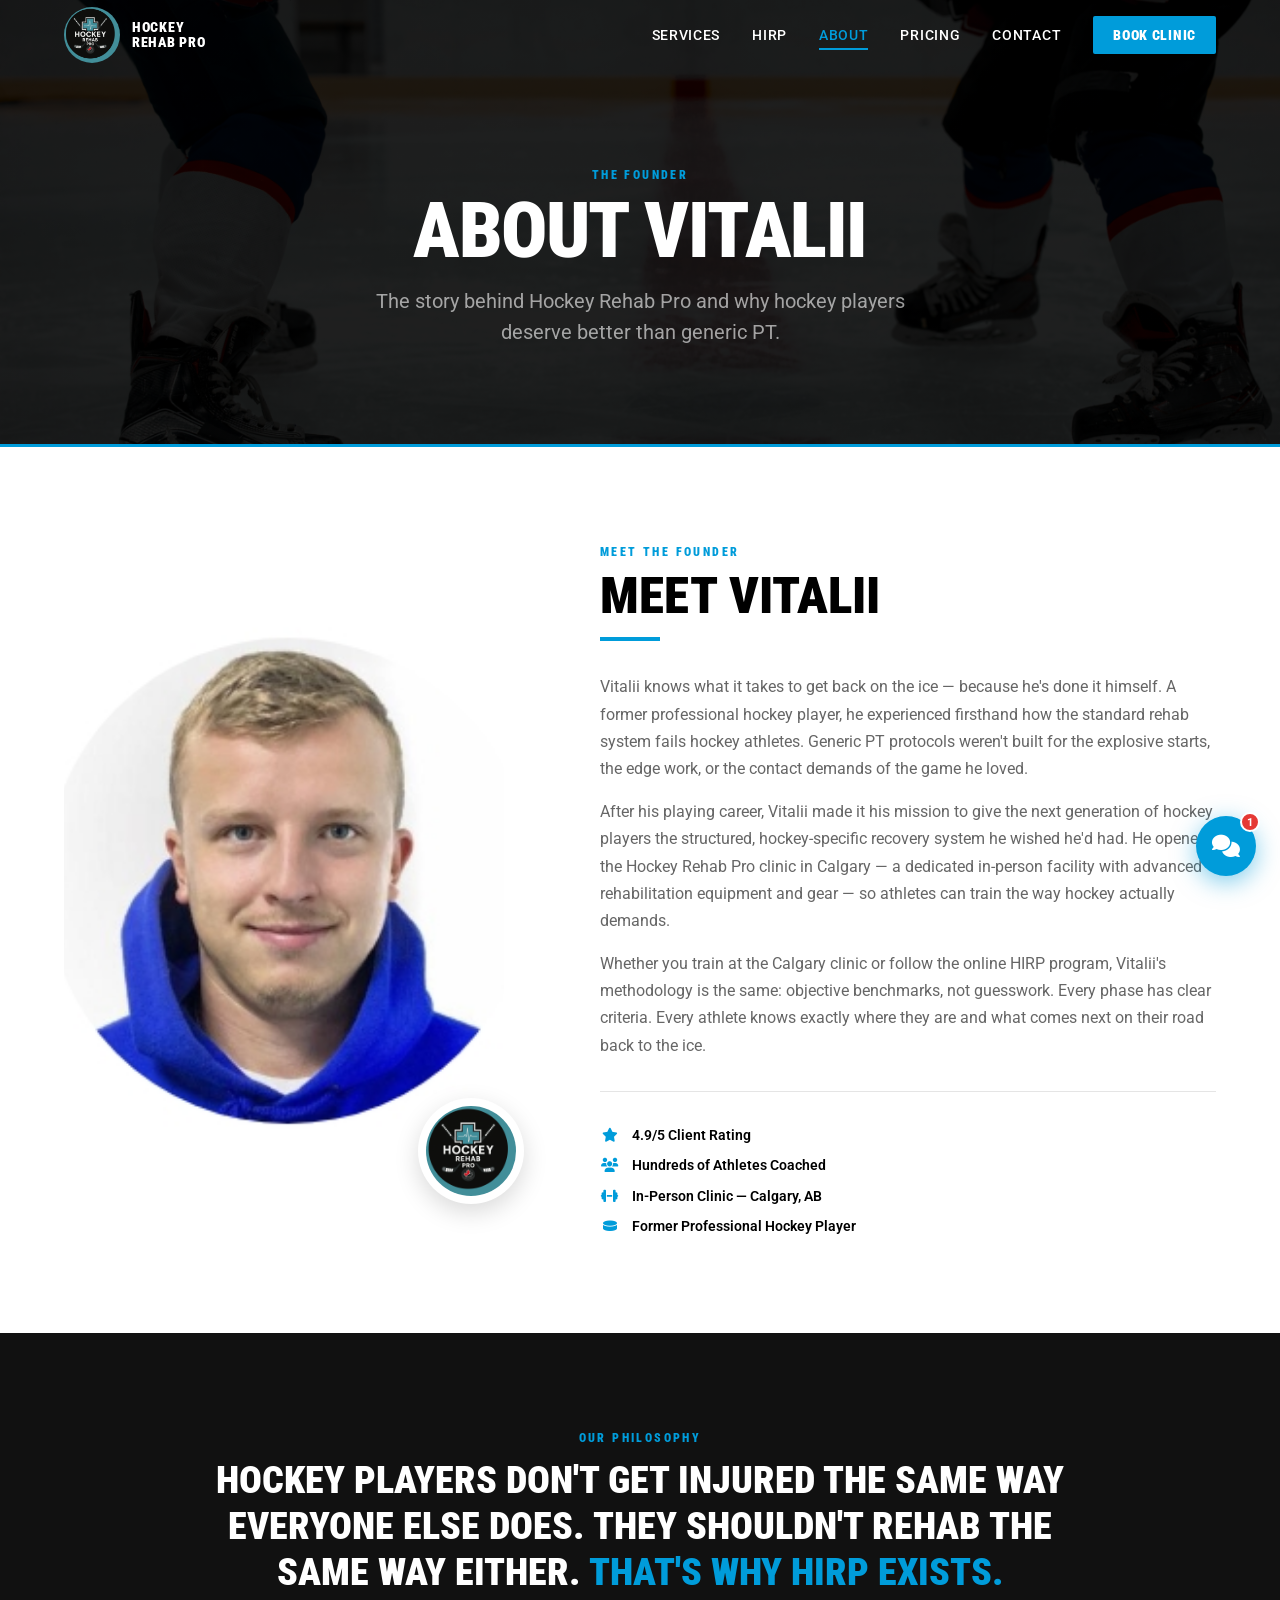
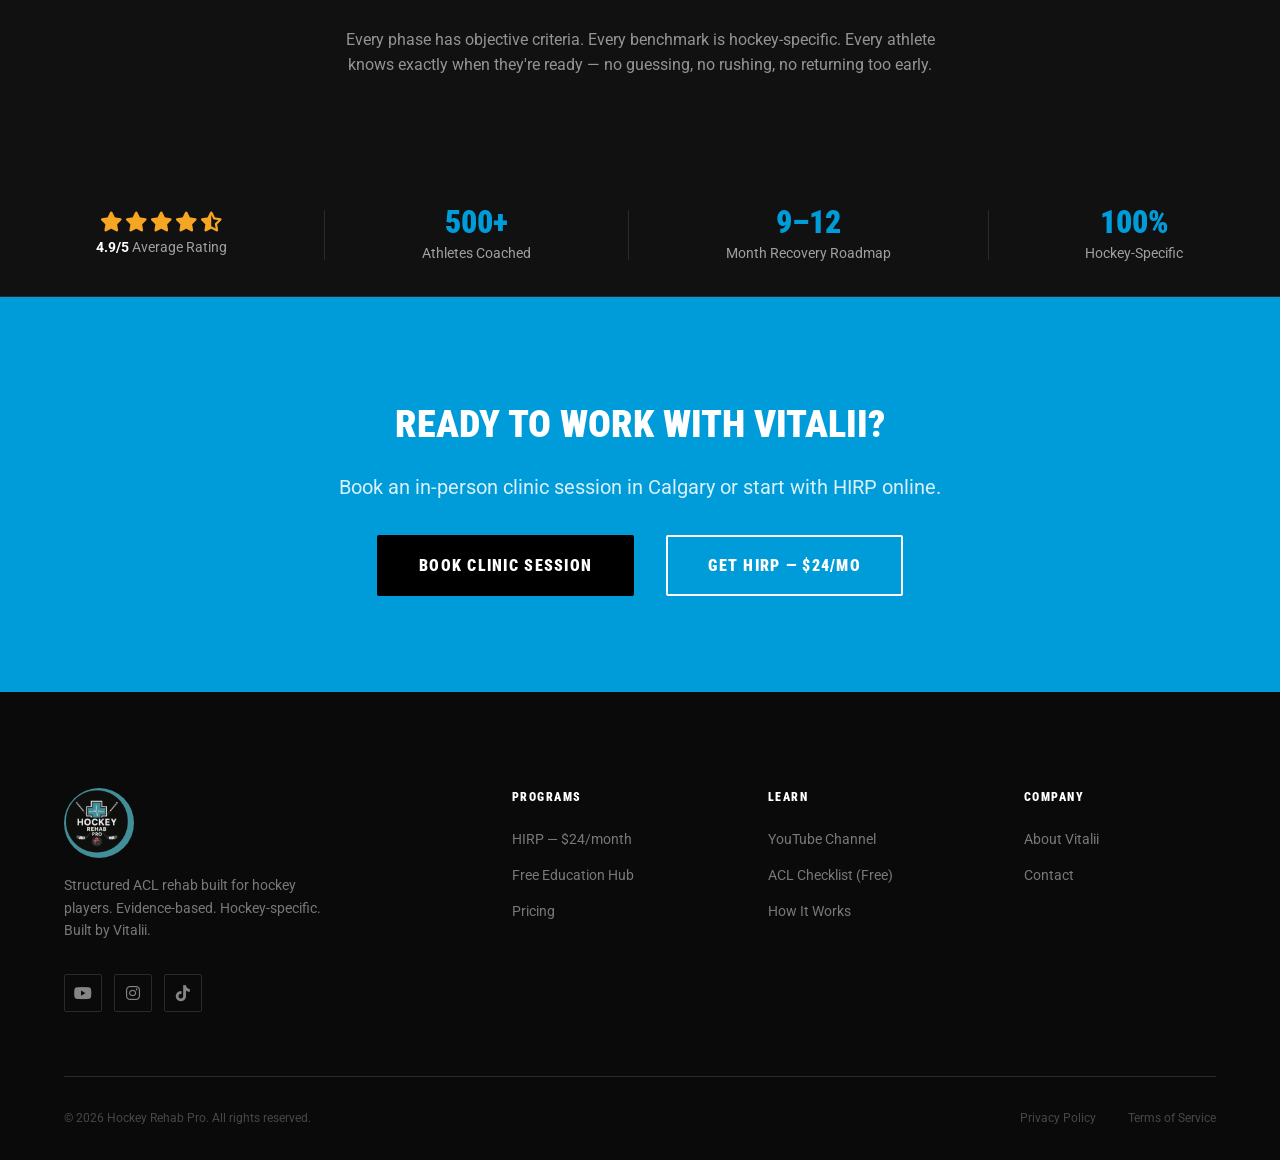
==== about.html @ 141b980d "Initial commit — Hockey Rehab Pro site (clinic-first redesign)" ====
<!DOCTYPE html>
<html lang="en">
<head>
  <meta charset="UTF-8">
  <meta name="viewport" content="width=device-width, initial-scale=1.0">
  <meta name="description" content="Meet Vitalii — founder of Hockey Rehab Pro. Evidence-based ACL rehab built for hockey athletes.">
  <title>About Vitalii — Hockey Rehab Pro</title>
  <link rel="icon" type="image/png" href="./Screenshot%202026-05-06%20193714.png">
  <link rel="preconnect" href="https://fonts.googleapis.com">
  <link rel="preconnect" href="https://fonts.gstatic.com" crossorigin>
  <link href="https://fonts.googleapis.com/css2?family=Roboto:wght@400;500;700&family=Roboto+Condensed:wght@700;900&display=swap" rel="stylesheet">
  <link rel="stylesheet" href="https://cdnjs.cloudflare.com/ajax/libs/font-awesome/6.5.0/css/all.min.css" crossorigin="anonymous">
  <link rel="stylesheet" href="./styles.css">
</head>
<body>

  <header class="nav" id="nav">
    <div class="nav__inner container">
      <a href="./index.html" class="nav__logo" aria-label="Hockey Rehab Pro home">
        <span class="logo-clip nav__logo-clip">
          <img src="./Screenshot%202026-05-06%20193714.png" alt="Hockey Rehab Pro" width="56" height="56">
        </span>
        <span class="nav__logo-text">Hockey<br>Rehab Pro</span>
      </a>
      <nav class="nav__links" aria-label="Primary navigation">
        <a href="./services.html"  class="nav__link">Services</a>
        <a href="./program.html"   class="nav__link">HIRP</a>
        <a href="./about.html"     class="nav__link is-active">About</a>
        <a href="./pricing.html"   class="nav__link">Pricing</a>
        <a href="./contact.html"   class="nav__link">Contact</a>
        <a href="./contact.html" class="nav__link nav__link--cta">Book Clinic</a>
      </nav>
      <button class="nav__hamburger" id="hamburger" aria-label="Open menu" aria-expanded="false" aria-controls="mobileMenu">
        <span class="nav__hamburger-bar"></span>
        <span class="nav__hamburger-bar"></span>
        <span class="nav__hamburger-bar"></span>
      </button>
    </div>
  </header>

  <div class="mobile-menu" id="mobileMenu" aria-hidden="true" role="dialog" aria-label="Navigation menu">
    <button class="mobile-menu__close" id="mobileMenuClose" aria-label="Close menu">&times;</button>
    <nav class="mobile-menu__nav">
      <a href="./index.html"    class="mobile-menu__link">Home</a>
      <a href="./services.html" class="mobile-menu__link">Services</a>
      <a href="./program.html"  class="mobile-menu__link">HIRP Program</a>
      <a href="./about.html"    class="mobile-menu__link">About</a>
      <a href="./pricing.html"  class="mobile-menu__link">Pricing</a>
      <a href="./contact.html"  class="mobile-menu__link">Contact</a>
      <a href="./contact.html" class="mobile-menu__link mobile-menu__link--cta">Book Clinic Session</a>
    </nav>
  </div>
  <div class="mobile-menu__overlay" id="menuOverlay"></div>

  <main>

    <!-- PAGE HERO -->
    <section class="page-hero">
      <div class="container">
        <p class="page-hero__eyebrow">The Founder</p>
        <h1 class="page-hero__title">About Vitalii</h1>
        <p class="page-hero__sub">
          The story behind Hockey Rehab Pro and why hockey players deserve better than generic PT.
        </p>
      </div>
    </section>

    <!-- ABOUT VITALII -->
    <section class="about" aria-labelledby="about-heading">
      <div class="container">
        <div class="about__grid">

          <div class="about__visual">
            <img
              src="./Screenshot_13-5-2026_184214_www.skool.com.jpeg"
              alt="Vitalii, founder of Hockey Rehab Pro"
              class="about__photo"
            >
            <div class="about__logo-badge">
              <span class="logo-clip">
                <img src="./Screenshot%202026-05-06%20193714.png" alt="Hockey Rehab Pro" width="90" height="90">
              </span>
            </div>
          </div>

          <div class="about__content">
            <p class="section-header__eyebrow">Meet the Founder</p>
            <h2 class="about__heading" id="about-heading">Meet Vitalii</h2>
            <div class="about__divider"></div>
            <p class="about__body">
              Vitalii knows what it takes to get back on the ice &mdash; because he's
              done it himself. A former professional hockey player, he experienced
              firsthand how the standard rehab system fails hockey athletes.
              Generic PT protocols weren't built for the explosive starts, the edge
              work, or the contact demands of the game he loved.
            </p>
            <p class="about__body">
              After his playing career, Vitalii made it his mission to give the
              next generation of hockey players the structured, hockey-specific
              recovery system he wished he'd had. He opened the Hockey Rehab Pro
              clinic in Calgary &mdash; a dedicated in-person facility with advanced
              rehabilitation equipment and gear &mdash; so athletes can train the way
              hockey actually demands.
            </p>
            <p class="about__body">
              Whether you train at the Calgary clinic or follow the online HIRP program,
              Vitalii's methodology is the same: objective benchmarks, not guesswork.
              Every phase has clear criteria. Every athlete knows exactly where they are
              and what comes next on their road back to the ice.
            </p>
            <div class="about__credentials" role="list">
              <div class="about__credential" role="listitem">
                <i class="fa-solid fa-star about__credential-icon" aria-hidden="true"></i>
                <span>4.9/5 Client Rating</span>
              </div>
              <div class="about__credential" role="listitem">
                <i class="fa-solid fa-users about__credential-icon" aria-hidden="true"></i>
                <span>Hundreds of Athletes Coached</span>
              </div>
              <div class="about__credential" role="listitem">
                <i class="fa-solid fa-dumbbell about__credential-icon" aria-hidden="true"></i>
                <span>In-Person Clinic &mdash; Calgary, AB</span>
              </div>
              <div class="about__credential" role="listitem">
                <i class="fa-solid fa-hockey-puck about__credential-icon" aria-hidden="true"></i>
                <span>Former Professional Hockey Player</span>
              </div>
            </div>
          </div>

        </div>
      </div>
    </section>

    <!-- MISSION -->
    <section class="mission" aria-label="Our mission">
      <div class="container">
        <p class="page-hero__eyebrow" style="text-align:center;">Our Philosophy</p>
        <p class="mission__quote">
          Hockey players don't get injured the same way everyone else does.
          They shouldn't rehab the same way either.
          <span>That's why HIRP exists.</span>
        </p>
        <p class="mission__sub">
          Every phase has objective criteria. Every benchmark is hockey-specific.
          Every athlete knows exactly when they're ready — no guessing, no rushing,
          no returning too early.
        </p>
      </div>
    </section>

    <!-- TRUST BAR -->
    <section class="trust-bar" aria-label="Social proof and stats">
      <div class="trust-bar__inner container">
        <div class="trust-bar__item">
          <div class="trust-bar__stars" aria-label="4.9 out of 5 stars">
            <i class="fa-solid fa-star"></i><i class="fa-solid fa-star"></i>
            <i class="fa-solid fa-star"></i><i class="fa-solid fa-star"></i>
            <i class="fa-solid fa-star-half-stroke"></i>
          </div>
          <p class="trust-bar__label"><strong>4.9/5</strong> Average Rating</p>
        </div>
        <div class="trust-bar__divider" aria-hidden="true"></div>
        <div class="trust-bar__item">
          <p class="trust-bar__number">500+</p>
          <p class="trust-bar__label">Athletes Coached</p>
        </div>
        <div class="trust-bar__divider" aria-hidden="true"></div>
        <div class="trust-bar__item">
          <p class="trust-bar__number">9&ndash;12</p>
          <p class="trust-bar__label">Month Recovery Roadmap</p>
        </div>
        <div class="trust-bar__divider" aria-hidden="true"></div>
        <div class="trust-bar__item">
          <p class="trust-bar__number">100%</p>
          <p class="trust-bar__label">Hockey-Specific</p>
        </div>
      </div>
    </section>

    <!-- CTA BANNER -->
    <section class="cta-banner">
      <div class="container">
        <h2 class="cta-banner__heading">Ready to Work with Vitalii?</h2>
        <p class="cta-banner__sub">Book an in-person clinic session in Calgary or start with HIRP online.</p>
        <div class="cta-banner__btns">
          <a href="./contact.html" class="btn btn--primary btn--lg">Book Clinic Session</a>
          <a href="https://hockeyrehabpro.com/start" class="btn btn--outline btn--lg" target="_blank" rel="noopener noreferrer">Get HIRP &mdash; $24/mo</a>
        </div>
      </div>
    </section>

  </main>

  <footer class="footer">
    <div class="container">
      <div class="footer__top">
        <div class="footer__brand">
          <span class="logo-clip footer__logo-clip">
            <img src="./Screenshot%202026-05-06%20193714.png" alt="Hockey Rehab Pro" width="70" height="70">
          </span>
          <p class="footer__tagline">Structured ACL rehab built for hockey players. Evidence-based. Hockey-specific. Built by Vitalii.</p>
          <div class="footer__social">
            <a href="https://youtube.com/@hockeyrehabpro" target="_blank" rel="noopener noreferrer" aria-label="YouTube" class="footer__social-link"><i class="fa-brands fa-youtube" aria-hidden="true"></i></a>
            <a href="#" target="_blank" rel="noopener noreferrer" aria-label="Instagram" class="footer__social-link"><i class="fa-brands fa-instagram" aria-hidden="true"></i></a>
            <a href="#" target="_blank" rel="noopener noreferrer" aria-label="TikTok" class="footer__social-link"><i class="fa-brands fa-tiktok" aria-hidden="true"></i></a>
          </div>
        </div>
        <div class="footer__nav-group">
          <h4 class="footer__nav-heading">Programs</h4>
          <ul class="footer__nav-list">
            <li><a href="https://hockeyrehabpro.com/start" target="_blank" rel="noopener noreferrer" class="footer__nav-link">HIRP &mdash; $24/month</a></li>
            <li><a href="#" class="footer__nav-link">Free Education Hub</a></li>
            <li><a href="./pricing.html" class="footer__nav-link">Pricing</a></li>
          </ul>
        </div>
        <div class="footer__nav-group">
          <h4 class="footer__nav-heading">Learn</h4>
          <ul class="footer__nav-list">
            <li><a href="https://youtube.com/@hockeyrehabpro" target="_blank" rel="noopener noreferrer" class="footer__nav-link">YouTube Channel</a></li>
            <li><a href="./contact.html" class="footer__nav-link">ACL Checklist (Free)</a></li>
            <li><a href="./services.html" class="footer__nav-link">How It Works</a></li>
          </ul>
        </div>
        <div class="footer__nav-group">
          <h4 class="footer__nav-heading">Company</h4>
          <ul class="footer__nav-list">
            <li><a href="./about.html" class="footer__nav-link">About Vitalii</a></li>
            <li><a href="./contact.html" class="footer__nav-link">Contact</a></li>
          </ul>
        </div>
      </div>
      <div class="footer__bottom">
        <p class="footer__copy">&copy; <span id="footerYear"></span> Hockey Rehab Pro. All rights reserved.</p>
        <div class="footer__legal">
          <a href="https://hockeyrehabpro.com/policies/privacy-policy" target="_blank" rel="noopener noreferrer" class="footer__legal-link">Privacy Policy</a>
          <a href="https://hockeyrehabpro.com/policies/terms-of-service" target="_blank" rel="noopener noreferrer" class="footer__legal-link">Terms of Service</a>
        </div>
      </div>
    </div>
  </footer>

  <script src="./script.js"></script>
</body>
</html>
---- styles.css ----
/* ============================================================
   Hockey Rehab Pro — styles.css
   Design system inspired by Bauer.com
   ============================================================ */

/* ============================================================
   LOGO CLIP UTILITY
   Clips any logo image into a perfect circle with no square bg
   ============================================================ */
.logo-clip {
  display: block;
  border-radius: 50%;
  overflow: hidden;
  flex-shrink: 0;
  line-height: 0;
}

.logo-clip img {
  width: 100%;
  height: 100%;
  object-fit: cover;
  display: block;
}

/* ============================================================
   PAGE HERO (inner pages — not the home hero)
   ============================================================ */
.page-hero {
  background:
    linear-gradient(rgba(0, 0, 0, 0.88), rgba(0, 0, 0, 0.88)),
    url('./hero-photo.jpg') center / cover no-repeat;
  padding: calc(var(--nav-height) + var(--space-xl)) 0 var(--space-xl);
  border-bottom: 3px solid var(--color-primary);
  text-align: center;
}

.page-hero__eyebrow {
  font-family: var(--font-heading);
  font-weight: var(--font-heading-weight);
  font-size: var(--text-xs);
  letter-spacing: 0.2em;
  text-transform: uppercase;
  color: var(--color-primary);
  margin-bottom: 0.5rem;
}

.page-hero__title {
  font-family: var(--font-heading);
  font-weight: var(--font-heading-weight);
  font-size: clamp(2.5rem, 6vw, 5rem);
  text-transform: uppercase;
  color: var(--color-white);
  line-height: 1.0;
  letter-spacing: -0.02em;
  margin-bottom: var(--space-sm);
}

.page-hero__sub {
  color: rgba(255, 255, 255, 0.6);
  font-size: var(--text-lg);
  max-width: 600px;
  margin: 0 auto;
  line-height: 1.55;
}

/* --- Active nav link -------------------------------------- */
.nav__link.is-active {
  color: var(--color-primary);
}

.nav__link.is-active::after {
  width: 100%;
}

/* --- CTA banner section (shared across pages) ------------- */
.cta-banner {
  background: var(--color-primary);
  padding: var(--space-xl) 0;
  text-align: center;
}

.cta-banner__heading {
  font-family: var(--font-heading);
  font-weight: var(--font-heading-weight);
  font-size: clamp(1.5rem, 3vw, 2.5rem);
  text-transform: uppercase;
  color: var(--color-white);
  margin-bottom: var(--space-sm);
}

.cta-banner__sub {
  color: rgba(255, 255, 255, 0.85);
  font-size: var(--text-lg);
  margin-bottom: var(--space-md);
}

.cta-banner .btn--primary {
  background: var(--color-black);
  border-color: var(--color-black);
}

.cta-banner .btn--primary:hover {
  background: var(--color-white);
  color: var(--color-black);
  border-color: var(--color-white);
}

.cta-banner .btn--outline {
  border-color: var(--color-white);
  margin-left: var(--space-sm);
}

.cta-banner__btns {
  display: flex;
  gap: var(--space-sm);
  justify-content: center;
  flex-wrap: wrap;
}

/* --- FAQ section ------------------------------------------ */
.faq {
  background: var(--color-surface);
  padding: var(--space-xl) 0;
}

.faq__list {
  max-width: 780px;
  margin: 0 auto;
}

.faq__item {
  border-bottom: 1px solid #ddd;
}

.faq__question {
  width: 100%;
  display: flex;
  align-items: center;
  justify-content: space-between;
  gap: var(--space-sm);
  padding: var(--space-md) 0;
  background: none;
  border: none;
  text-align: left;
  font-family: var(--font-heading);
  font-weight: var(--font-heading-weight);
  font-size: var(--text-lg);
  text-transform: uppercase;
  color: var(--color-black);
  cursor: pointer;
  transition: color var(--transition);
}

.faq__question:hover {
  color: var(--color-primary);
}

.faq__icon {
  font-size: var(--text-lg);
  color: var(--color-primary);
  transition: transform var(--transition);
  flex-shrink: 0;
}

.faq__item.is-open .faq__icon {
  transform: rotate(45deg);
}

.faq__answer {
  max-height: 0;
  overflow: hidden;
  transition: max-height 0.35s ease, padding 0.2s ease;
}

.faq__item.is-open .faq__answer {
  max-height: 400px;
}

.faq__answer p {
  padding-bottom: var(--space-md);
  color: var(--color-text-muted-light);
  line-height: 1.7;
}

/* --- Mission section (about page) ------------------------- */
.mission {
  background: var(--color-dark-800);
  padding: var(--space-xl) 0;
  text-align: center;
}

.mission__quote {
  font-family: var(--font-heading);
  font-weight: var(--font-heading-weight);
  font-size: clamp(1.5rem, 3vw, 2.5rem);
  text-transform: uppercase;
  color: var(--color-white);
  max-width: 900px;
  margin: 0 auto var(--space-md);
  line-height: 1.2;
}

.mission__quote span {
  color: var(--color-primary);
}

.mission__sub {
  color: rgba(255, 255, 255, 0.55);
  font-size: var(--text-base);
  max-width: 600px;
  margin: 0 auto;
}

/* ============================================================
   CUSTOM PROPERTIES
   ============================================================ */
/* --- Custom Properties ------------------------------------ */
:root {
  --font-body: 'Roboto', Impact, Helvetica, sans-serif;
  --font-heading: 'Roboto Condensed', Impact, Helvetica, sans-serif;
  --font-heading-weight: 900;

  --color-primary: #009cda;
  --color-primary-dark: #0080b8;
  --color-primary-light: #29c2ff;

  --color-dark-900: #0a0a0a;
  --color-dark-800: #111111;
  --color-dark-700: #1a1a1a;
  --color-dark-600: #2a2a2a;
  --color-surface: #f5f5f5;
  --color-white: #ffffff;
  --color-black: #000000;
  --color-text-muted-dark: rgba(255, 255, 255, 0.6);
  --color-text-muted-light: #666666;
  --color-star: #f5a623;
  --color-success: #009cda;
  --color-error: #e53935;

  --space-xs: 0.5rem;
  --space-sm: 1rem;
  --space-md: 2rem;
  --space-lg: 4rem;
  --space-xl: 6rem;

  --text-xs: 0.75rem;
  --text-sm: 0.875rem;
  --text-base: 1rem;
  --text-lg: 1.25rem;
  --text-xl: 1.5rem;
  --text-2xl: 2rem;
  --text-3xl: 3rem;
  --text-hero: clamp(3rem, 8vw, 7rem);
  --text-section: clamp(2rem, 4vw, 3.5rem);

  --max-width: 1400px;
  --nav-height: 70px;
  --radius: 2px;
  --transition: 0.2s ease;
  --transition-slow: 0.35s ease;
}

/* --- Reset ------------------------------------------------ */
*, *::before, *::after {
  box-sizing: border-box;
  margin: 0;
  padding: 0;
}

html {
  scroll-behavior: smooth;
  font-size: 16px;
}

body {
  font-family: var(--font-body);
  background: var(--color-white);
  color: var(--color-black);
  font-size: var(--text-base);
  line-height: 1.6;
  overflow-x: hidden;
}

img {
  max-width: 100%;
  display: block;
}

a {
  color: inherit;
  text-decoration: none;
}

ul {
  list-style: none;
}

button {
  font-family: var(--font-body);
  cursor: pointer;
}

/* --- Utilities -------------------------------------------- */
.container {
  width: 100%;
  max-width: var(--max-width);
  margin-inline: auto;
  padding-inline: clamp(1rem, 5vw, 4rem);
}

.sr-only {
  position: absolute;
  width: 1px;
  height: 1px;
  padding: 0;
  margin: -1px;
  overflow: hidden;
  clip: rect(0, 0, 0, 0);
  border: 0;
}

/* --- Buttons ---------------------------------------------- */
.btn {
  display: inline-flex;
  align-items: center;
  justify-content: center;
  gap: 0.5rem;
  font-family: var(--font-heading);
  font-weight: var(--font-heading-weight);
  font-size: var(--text-sm);
  letter-spacing: 0.08em;
  text-transform: uppercase;
  padding: 0.75rem 1.75rem;
  border-radius: var(--radius);
  border: 2px solid transparent;
  cursor: pointer;
  transition:
    background var(--transition),
    color var(--transition),
    border-color var(--transition),
    transform var(--transition);
  white-space: nowrap;
}

.btn--primary {
  background: var(--color-black);
  color: var(--color-white);
  border-color: var(--color-black);
}

.btn--primary:hover {
  background: var(--color-primary);
  border-color: var(--color-primary);
  transform: translateY(-2px);
}

.btn--outline {
  background: transparent;
  color: var(--color-white);
  border-color: var(--color-white);
}

.btn--outline:hover {
  background: var(--color-white);
  color: var(--color-black);
  transform: translateY(-2px);
}

.btn--outline-dark {
  background: transparent;
  color: var(--color-black);
  border-color: var(--color-black);
}

.btn--outline-dark:hover {
  background: var(--color-black);
  color: var(--color-white);
  transform: translateY(-2px);
}

.btn--teal {
  background: var(--color-primary);
  color: var(--color-white);
  border-color: var(--color-primary);
}

.btn--teal:hover {
  background: var(--color-primary-dark);
  border-color: var(--color-primary-dark);
  transform: translateY(-2px);
}

.btn--youtube {
  background: #ff0000;
  color: var(--color-white);
  border-color: #ff0000;
}

.btn--youtube:hover {
  background: #cc0000;
  border-color: #cc0000;
}

.btn--lg {
  padding: 1rem 2.5rem;
  font-size: var(--text-base);
}

/* --- Section Headers -------------------------------------- */
.section-header {
  text-align: center;
  margin-bottom: var(--space-lg);
}

.section-header__eyebrow {
  font-family: var(--font-heading);
  font-weight: var(--font-heading-weight);
  font-size: var(--text-xs);
  letter-spacing: 0.2em;
  text-transform: uppercase;
  color: var(--color-primary);
  margin-bottom: 0.5rem;
}

.section-header__heading {
  font-family: var(--font-heading);
  font-weight: var(--font-heading-weight);
  font-size: var(--text-section);
  text-transform: uppercase;
  line-height: 1.0;
  letter-spacing: -0.01em;
  color: var(--color-black);
}

.section-header--light .section-header__heading {
  color: var(--color-white);
}

.section-header__sub {
  color: var(--color-text-muted-light);
  margin-top: var(--space-xs);
  font-size: var(--text-lg);
}

.section-header--light .section-header__sub {
  color: var(--color-text-muted-dark);
}

/* ============================================================
   NAVIGATION
   ============================================================ */
.nav {
  position: fixed;
  top: 0;
  left: 0;
  width: 100%;
  height: var(--nav-height);
  background: transparent;
  z-index: 1000;
  transition: background var(--transition-slow), box-shadow var(--transition-slow);
}

.nav.scrolled {
  background: var(--color-dark-900);
  box-shadow: 0 2px 30px rgba(0, 0, 0, 0.6);
}

.nav__inner {
  display: flex;
  align-items: center;
  justify-content: space-between;
  height: 100%;
}

.nav__logo {
  display: flex;
  align-items: center;
  gap: 0.75rem;
  flex-shrink: 0;
}

.nav__logo-clip {
  width: 56px;
  height: 56px;
}

.nav__logo-img {
  width: 56px;
  height: 56px;
  object-fit: cover;
  border-radius: 50%;
  display: block;
}

.nav__logo-text {
  font-family: var(--font-heading);
  font-weight: var(--font-heading-weight);
  font-size: var(--text-sm);
  color: var(--color-white);
  text-transform: uppercase;
  letter-spacing: 0.05em;
  line-height: 1.1;
}

.nav__links {
  display: flex;
  align-items: center;
  gap: 2rem;
}

.nav__link {
  color: var(--color-white);
  font-size: var(--text-sm);
  font-weight: 500;
  text-transform: uppercase;
  letter-spacing: 0.05em;
  transition: color var(--transition);
  position: relative;
}

.nav__link::after {
  content: '';
  position: absolute;
  bottom: -4px;
  left: 0;
  width: 0;
  height: 2px;
  background: var(--color-primary);
  transition: width var(--transition);
}

.nav__link:hover {
  color: var(--color-primary);
}

.nav__link:hover::after {
  width: 100%;
}

.nav__link--cta {
  padding: 0.5rem 1.25rem;
  background: var(--color-primary);
  border-radius: var(--radius);
  font-family: var(--font-heading);
  font-weight: var(--font-heading-weight);
}

.nav__link--cta:hover {
  background: var(--color-primary-dark);
  color: var(--color-white);
}

.nav__link--cta::after {
  display: none;
}

.nav__hamburger {
  display: none;
  flex-direction: column;
  justify-content: center;
  gap: 5px;
  width: 40px;
  height: 40px;
  background: transparent;
  border: none;
  padding: 4px;
}

.nav__hamburger-bar {
  display: block;
  width: 100%;
  height: 2px;
  background: var(--color-white);
  transition: transform var(--transition), opacity var(--transition);
}

.nav__hamburger.is-open .nav__hamburger-bar:nth-child(1) {
  transform: translateY(7px) rotate(45deg);
}

.nav__hamburger.is-open .nav__hamburger-bar:nth-child(2) {
  opacity: 0;
}

.nav__hamburger.is-open .nav__hamburger-bar:nth-child(3) {
  transform: translateY(-7px) rotate(-45deg);
}

/* --- Mobile Menu Drawer ----------------------------------- */
.mobile-menu {
  position: fixed;
  top: 0;
  right: -100%;
  width: min(360px, 100vw);
  height: 100vh;
  height: 100dvh;
  background: var(--color-dark-900);
  z-index: 1001;
  display: flex;
  flex-direction: column;
  padding: var(--space-xl) var(--space-md) var(--space-md);
  transition: right 0.35s cubic-bezier(0.4, 0, 0.2, 1);
  overflow-y: auto;
}

.mobile-menu.is-open {
  right: 0;
}

.mobile-menu__overlay {
  position: fixed;
  inset: 0;
  background: rgba(0, 0, 0, 0.75);
  z-index: 1000;
  opacity: 0;
  pointer-events: none;
  transition: opacity var(--transition-slow);
}

.mobile-menu__overlay.is-open {
  opacity: 1;
  pointer-events: all;
}

.mobile-menu__close {
  position: absolute;
  top: var(--space-sm);
  right: var(--space-sm);
  background: none;
  border: none;
  color: var(--color-white);
  font-size: 2rem;
  line-height: 1;
  padding: 0.25rem;
  cursor: pointer;
  opacity: 0.7;
  transition: opacity var(--transition);
}

.mobile-menu__close:hover {
  opacity: 1;
}

.mobile-menu__nav {
  display: flex;
  flex-direction: column;
  gap: 0;
  margin-top: var(--space-md);
}

.mobile-menu__link {
  color: var(--color-white);
  font-family: var(--font-heading);
  font-weight: var(--font-heading-weight);
  font-size: var(--text-xl);
  text-transform: uppercase;
  padding: var(--space-sm) 0;
  border-bottom: 1px solid var(--color-dark-600);
  transition: color var(--transition);
  letter-spacing: 0.02em;
}

.mobile-menu__link:hover {
  color: var(--color-primary);
}

.mobile-menu__link--cta {
  background: var(--color-primary);
  text-align: center;
  padding: var(--space-sm);
  margin-top: var(--space-md);
  border: none;
  border-radius: var(--radius);
}

.mobile-menu__link--cta:hover {
  background: var(--color-primary-dark);
  color: var(--color-white);
}

/* ============================================================
   HERO
   ============================================================ */
.hero {
  min-height: 100vh;
  display: flex;
  align-items: center;
  position: relative;
  overflow: hidden;
  background: linear-gradient(135deg, #06080f 0%, #0a1828 50%, #060a12 100%);
}

/* Diagonal teal accent stripe — gives the Bauer angled graphic feel */
.hero::before {
  content: '';
  position: absolute;
  top: 0;
  right: 0;
  width: 45%;
  height: 100%;
  background: linear-gradient(
    145deg,
    transparent 45%,
    rgba(0, 156, 218, 0.04) 45%
  );
  pointer-events: none;
}

/* Bottom edge diagonal cut */
.hero::after {
  content: '';
  position: absolute;
  bottom: -1px;
  left: 0;
  width: 100%;
  height: 80px;
  background: var(--color-dark-800);
  clip-path: polygon(0 100%, 100% 0, 100% 100%);
  pointer-events: none;
}

.hero__inner {
  position: relative;
  z-index: 1;
  padding-top: calc(var(--nav-height) + var(--space-xl));
  padding-bottom: calc(var(--space-xl) + 80px);
  width: 100%;
}

.hero__badge {
  display: inline-flex;
  align-items: center;
  gap: 0.5rem;
  background: rgba(0, 156, 218, 0.12);
  border: 1px solid rgba(0, 156, 218, 0.4);
  color: var(--color-primary);
  font-size: var(--text-xs);
  font-weight: 700;
  text-transform: uppercase;
  letter-spacing: 0.12em;
  padding: 0.4rem 1rem;
  border-radius: var(--radius);
  margin-bottom: 1.25rem;
}

.hero__badge i {
  font-size: 0.65rem;
}

.hero__headline {
  font-family: var(--font-heading);
  font-weight: var(--font-heading-weight);
  font-size: var(--text-hero);
  line-height: 0.95;
  text-transform: uppercase;
  color: var(--color-white);
  letter-spacing: -0.02em;
  margin-bottom: 1.25rem;
}

.hero__headline--accent {
  color: var(--color-primary);
}

.hero__subtitle {
  font-size: var(--text-lg);
  color: rgba(255, 255, 255, 0.72);
  max-width: 540px;
  margin-bottom: 2.5rem;
  line-height: 1.55;
}

.hero__ctas {
  display: flex;
  gap: var(--space-sm);
  flex-wrap: wrap;
}

/* ============================================================
   TRUST BAR
   ============================================================ */
.trust-bar {
  background: var(--color-dark-800);
  border-bottom: 1px solid var(--color-dark-600);
  padding: var(--space-md) 0;
}

.trust-bar__inner {
  display: flex;
  align-items: center;
  justify-content: space-around;
  flex-wrap: wrap;
  gap: var(--space-md);
}

.trust-bar__item {
  display: flex;
  flex-direction: column;
  align-items: center;
  text-align: center;
  gap: 0.25rem;
}

.trust-bar__stars {
  color: var(--color-star);
  font-size: var(--text-lg);
  display: flex;
  gap: 2px;
}

.trust-bar__number {
  font-family: var(--font-heading);
  font-weight: var(--font-heading-weight);
  font-size: var(--text-2xl);
  color: var(--color-primary);
  line-height: 1;
}

.trust-bar__label {
  color: var(--color-text-muted-dark);
  font-size: var(--text-sm);
}

.trust-bar__label strong {
  color: var(--color-white);
}

.trust-bar__divider {
  width: 1px;
  height: 50px;
  background: var(--color-dark-600);
}

/* ============================================================
   SERVICES
   ============================================================ */
.services {
  background: var(--color-surface);
  padding: var(--space-xl) 0;
}

.services__grid {
  display: grid;
  grid-template-columns: repeat(3, 1fr);
  gap: var(--space-md);
}

.service-card {
  background: var(--color-white);
  border: 2px solid #e5e5e5;
  padding: var(--space-lg) var(--space-md);
  position: relative;
  transition: transform var(--transition), box-shadow var(--transition);
}

.service-card:hover {
  transform: translateY(-6px);
  box-shadow: 0 24px 48px rgba(0, 0, 0, 0.14);
}

.service-card--featured {
  background: var(--color-dark-900);
  border-color: var(--color-primary);
  color: var(--color-white);
}

.service-card--clinic {
  background: var(--color-dark-900);
  border-color: var(--color-primary);
  border-width: 3px;
  color: var(--color-white);
  box-shadow: 0 0 0 1px rgba(0, 156, 218, 0.15), 0 12px 40px rgba(0, 0, 0, 0.35);
}

.service-card__badge {
  position: absolute;
  top: -1px;
  left: var(--space-md);
  background: #e0e0e0;
  color: var(--color-black);
  font-family: var(--font-heading);
  font-weight: var(--font-heading-weight);
  font-size: var(--text-xs);
  letter-spacing: 0.1em;
  text-transform: uppercase;
  padding: 0.3rem 0.75rem;
  border-radius: 0 0 var(--radius) var(--radius);
}

.service-card__badge--primary {
  background: var(--color-primary);
  color: var(--color-white);
}

.service-card__icon {
  font-size: 2.5rem;
  color: var(--color-primary);
  margin-bottom: var(--space-sm);
  margin-top: var(--space-sm);
}

.service-card__title {
  font-family: var(--font-heading);
  font-weight: var(--font-heading-weight);
  font-size: var(--text-2xl);
  text-transform: uppercase;
  line-height: 1.1;
  margin-bottom: var(--space-sm);
  color: var(--color-black);
}

.service-card--featured .service-card__title {
  color: var(--color-white);
}

.service-card__desc {
  font-size: var(--text-sm);
  line-height: 1.65;
  color: var(--color-text-muted-light);
  margin-bottom: var(--space-sm);
}

.service-card--featured .service-card__desc {
  color: rgba(255, 255, 255, 0.65);
}

.service-card__features {
  margin: var(--space-md) 0;
}

.service-card__features li {
  display: flex;
  align-items: center;
  gap: 0.6rem;
  padding: 0.5rem 0;
  border-bottom: 1px solid rgba(0, 0, 0, 0.06);
  font-size: var(--text-sm);
  color: var(--color-black);
}

.service-card--featured .service-card__features li {
  border-color: rgba(255, 255, 255, 0.08);
  color: rgba(255, 255, 255, 0.85);
}

.service-card__features .fa-check {
  color: var(--color-primary);
  flex-shrink: 0;
}

.service-card__cta {
  width: 100%;
}

/* ============================================================
   HOW IT WORKS
   ============================================================ */
.how-it-works {
  background: var(--color-dark-800);
  padding: var(--space-xl) 0;
}

.steps {
  max-width: 800px;
  margin: 0 auto;
}

.step {
  display: grid;
  grid-template-columns: 120px 1fr;
  gap: var(--space-md);
  align-items: start;
  padding: var(--space-md) 0;
}

.step__number {
  font-family: var(--font-heading);
  font-weight: var(--font-heading-weight);
  font-size: 5rem;
  color: var(--color-primary);
  opacity: 0.25;
  line-height: 1;
  text-align: center;
}

.step__title {
  font-family: var(--font-heading);
  font-weight: var(--font-heading-weight);
  font-size: var(--text-2xl);
  text-transform: uppercase;
  color: var(--color-white);
  margin-bottom: 0.25rem;
  line-height: 1.1;
}

.step__phase {
  color: var(--color-primary);
  font-size: var(--text-sm);
  font-weight: 700;
  text-transform: uppercase;
  letter-spacing: 0.08em;
  margin-bottom: var(--space-xs);
}

.step__desc {
  color: rgba(255, 255, 255, 0.65);
  line-height: 1.65;
}

.step__connector {
  width: 2px;
  height: 40px;
  background: linear-gradient(to bottom, var(--color-primary), transparent);
  margin-left: 59px;
}

.how-it-works__cta {
  text-align: center;
  margin-top: var(--space-lg);
}

/* ============================================================
   ABOUT
   ============================================================ */
.about {
  background: var(--color-white);
  padding: var(--space-xl) 0;
}

.about__grid {
  display: grid;
  grid-template-columns: 1fr 1.4fr;
  gap: var(--space-xl);
  align-items: center;
}

.about__visual {
  position: relative;
}

.about__photo-placeholder {
  width: 100%;
  aspect-ratio: 3 / 4;
  background: var(--color-surface);
  border: 2px dashed #d0d0d0;
  display: flex;
  flex-direction: column;
  align-items: center;
  justify-content: center;
  gap: var(--space-sm);
  color: #aaa;
  font-size: var(--text-sm);
}

.about__photo-placeholder i {
  font-size: 4rem;
  opacity: 0.4;
}

.about__photo {
  width: 100%;
  aspect-ratio: 3 / 4;
  object-fit: cover;
  object-position: center top;
}

.about__logo-badge {
  position: absolute;
  bottom: -20px;
  right: -20px;
  background: var(--color-white);
  border-radius: 50%;
  padding: 8px;
  box-shadow: 0 8px 24px rgba(0, 0, 0, 0.15);
}

.about__logo-badge .logo-clip {
  width: 90px;
  height: 90px;
}

.about__heading {
  font-family: var(--font-heading);
  font-weight: var(--font-heading-weight);
  font-size: clamp(2rem, 4vw, 3.5rem);
  text-transform: uppercase;
  line-height: 1.0;
  margin-bottom: var(--space-sm);
  color: var(--color-black);
}

.about__divider {
  width: 60px;
  height: 4px;
  background: var(--color-primary);
  margin-bottom: var(--space-md);
}

.about__body {
  color: var(--color-text-muted-light);
  line-height: 1.7;
  margin-bottom: var(--space-sm);
}

.about__credentials {
  display: flex;
  flex-direction: column;
  gap: var(--space-xs);
  margin-top: var(--space-md);
  padding-top: var(--space-md);
  border-top: 1px solid #e5e5e5;
}

.about__credential {
  display: flex;
  align-items: center;
  gap: 0.75rem;
  font-size: var(--text-sm);
  font-weight: 600;
  color: var(--color-black);
}

.about__credential-icon {
  color: var(--color-primary);
  width: 20px;
  text-align: center;
}

/* ============================================================
   PROGRAM DETAILS
   ============================================================ */
.program {
  background: var(--color-dark-900);
  padding: var(--space-xl) 0;
}

.program__grid {
  display: grid;
  grid-template-columns: repeat(3, 1fr);
  gap: var(--space-md);
}

.program__feature {
  background: var(--color-dark-700);
  padding: var(--space-md);
  border-left: 3px solid var(--color-primary);
  transition: transform var(--transition), background var(--transition);
}

.program__feature:hover {
  transform: translateY(-4px);
  background: var(--color-dark-600);
}

.program__feature-icon {
  font-size: 2rem;
  color: var(--color-primary);
  margin-bottom: var(--space-sm);
}

.program__feature-title {
  font-family: var(--font-heading);
  font-weight: var(--font-heading-weight);
  font-size: var(--text-lg);
  text-transform: uppercase;
  color: var(--color-white);
  margin-bottom: var(--space-xs);
  line-height: 1.2;
}

.program__feature-desc {
  color: rgba(255, 255, 255, 0.6);
  font-size: var(--text-sm);
  line-height: 1.6;
}

.program__cta-row {
  text-align: center;
  margin-top: var(--space-lg);
}

/* ============================================================
   TESTIMONIALS
   ============================================================ */
.testimonials {
  background: var(--color-surface);
  padding: var(--space-xl) 0;
}

.testimonials__aggregate {
  text-align: center;
  margin-bottom: var(--space-lg);
}

.testimonials__stars {
  display: flex;
  justify-content: center;
  gap: 4px;
  font-size: var(--text-xl);
  color: var(--color-star);
  margin-bottom: 0.5rem;
}

.testimonials__aggregate-score {
  font-family: var(--font-heading);
  font-weight: var(--font-heading-weight);
  font-size: var(--text-3xl);
  color: var(--color-black);
  line-height: 1;
  margin-bottom: 0.25rem;
}

.testimonials__aggregate-count {
  color: var(--color-text-muted-light);
  font-size: var(--text-sm);
}

.testimonials__grid {
  display: grid;
  grid-template-columns: repeat(3, 1fr);
  gap: var(--space-md);
}

.testimonial-card {
  background: var(--color-white);
  padding: var(--space-md);
  border-top: 3px solid var(--color-primary);
  box-shadow: 0 4px 24px rgba(0, 0, 0, 0.08);
}

.testimonial-card__stars {
  display: flex;
  gap: 3px;
  color: var(--color-star);
  margin-bottom: var(--space-sm);
  font-size: var(--text-sm);
}

.testimonial-card__quote {
  color: #333;
  font-size: var(--text-sm);
  line-height: 1.75;
  font-style: italic;
  margin-bottom: var(--space-sm);
}

.testimonial-card__name {
  font-weight: 700;
  font-size: var(--text-xs);
  color: var(--color-text-muted-light);
  text-transform: uppercase;
  letter-spacing: 0.05em;
}

/* ============================================================
   YOUTUBE CTA
   ============================================================ */
.youtube-cta {
  background: var(--color-dark-800);
  padding: var(--space-xl) 0;
  border-top: 1px solid var(--color-dark-600);
  border-bottom: 1px solid var(--color-dark-600);
}

.youtube-cta__inner {
  display: flex;
  align-items: center;
  gap: var(--space-lg);
  flex-wrap: wrap;
}

.youtube-cta__icon {
  font-size: 5rem;
  color: #ff0000;
  flex-shrink: 0;
}

.youtube-cta__content {
  flex: 1;
  min-width: 200px;
}

.youtube-cta__heading {
  font-family: var(--font-heading);
  font-weight: var(--font-heading-weight);
  font-size: clamp(1.5rem, 3vw, 2.5rem);
  text-transform: uppercase;
  color: var(--color-white);
  margin-bottom: 0.5rem;
}

.youtube-cta__desc {
  color: rgba(255, 255, 255, 0.6);
  font-size: var(--text-sm);
  line-height: 1.6;
  max-width: 500px;
}

/* ============================================================
   PRICING
   ============================================================ */
.pricing {
  background: var(--color-dark-900);
  padding: var(--space-xl) 0;
}

.pricing__grid {
  display: grid;
  grid-template-columns: 1fr 1fr;
  gap: var(--space-md);
  max-width: 900px;
  margin: 0 auto;
  align-items: start;
}

.pricing-card {
  background: var(--color-dark-700);
  border: 2px solid var(--color-dark-600);
  padding: var(--space-lg) var(--space-md);
  position: relative;
  transition: transform var(--transition);
}

.pricing-card--featured {
  border-color: var(--color-primary);
  transform: scale(1.04);
  box-shadow: 0 20px 60px rgba(0, 156, 218, 0.2);
}

.pricing-card--featured:hover {
  transform: scale(1.04) translateY(-4px);
}

.pricing-card:not(.pricing-card--featured):hover {
  transform: translateY(-4px);
}

.pricing-card__popular-tag {
  position: absolute;
  top: -1px;
  left: 50%;
  transform: translateX(-50%);
  background: var(--color-primary);
  color: var(--color-white);
  font-family: var(--font-heading);
  font-weight: var(--font-heading-weight);
  font-size: var(--text-xs);
  letter-spacing: 0.12em;
  text-transform: uppercase;
  padding: 0.3rem 1rem;
  white-space: nowrap;
  border-radius: 0 0 var(--radius) var(--radius);
}

.pricing-card__header {
  margin-bottom: var(--space-md);
  padding-bottom: var(--space-md);
  border-bottom: 1px solid var(--color-dark-600);
}

.pricing-card__name {
  font-family: var(--font-heading);
  font-weight: var(--font-heading-weight);
  font-size: var(--text-2xl);
  text-transform: uppercase;
  color: var(--color-white);
  margin-top: var(--space-sm);
}

.pricing-card__subname {
  color: rgba(255, 255, 255, 0.5);
  font-size: var(--text-xs);
  text-transform: uppercase;
  letter-spacing: 0.05em;
  margin-top: 0.25rem;
}

.pricing-card__price {
  display: flex;
  align-items: baseline;
  gap: 0.25rem;
  margin-top: var(--space-sm);
}

.pricing-card__amount {
  font-family: var(--font-heading);
  font-weight: var(--font-heading-weight);
  font-size: 3.5rem;
  color: var(--color-white);
  line-height: 1;
}

.pricing-card__period {
  color: rgba(255, 255, 255, 0.5);
  font-size: var(--text-sm);
}

.pricing-card__note {
  color: rgba(255, 255, 255, 0.4);
  font-size: var(--text-xs);
  margin-top: 0.25rem;
}

.pricing-card__features {
  margin-bottom: var(--space-md);
}

.pricing-card__features li {
  display: flex;
  align-items: center;
  gap: 0.6rem;
  padding: 0.5rem 0;
  border-bottom: 1px solid rgba(255, 255, 255, 0.05);
  font-size: var(--text-sm);
  color: rgba(255, 255, 255, 0.8);
}

.pricing-card__feature--dim {
  color: rgba(255, 255, 255, 0.25) !important;
}

.pricing-card__features .fa-check {
  color: var(--color-primary);
  flex-shrink: 0;
}

.pricing-card__features .fa-xmark {
  color: rgba(255, 255, 255, 0.2);
  flex-shrink: 0;
}

.pricing-card__cta {
  width: 100%;
}

.pricing-card__guarantee {
  text-align: center;
  color: rgba(255, 255, 255, 0.4);
  font-size: var(--text-xs);
  margin-top: var(--space-sm);
  display: flex;
  align-items: center;
  justify-content: center;
  gap: 0.4rem;
}

/* ============================================================
   NEWSLETTER
   ============================================================ */
.newsletter {
  background: var(--color-dark-800);
  padding: var(--space-xl) 0;
  border-top: 3px solid var(--color-primary);
}

.newsletter__inner {
  display: grid;
  grid-template-columns: 1fr 1fr;
  gap: var(--space-xl);
  align-items: center;
}

.newsletter__heading {
  font-family: var(--font-heading);
  font-weight: var(--font-heading-weight);
  font-size: clamp(1.5rem, 3vw, 2.5rem);
  text-transform: uppercase;
  color: var(--color-white);
  line-height: 1.1;
  margin-bottom: var(--space-sm);
}

.newsletter__desc {
  color: rgba(255, 255, 255, 0.6);
  font-size: var(--text-sm);
  line-height: 1.65;
}

.newsletter__form-group {
  margin-bottom: var(--space-sm);
}

.newsletter__input {
  width: 100%;
  padding: 0.875rem 1rem;
  background: var(--color-dark-700);
  border: 1px solid var(--color-dark-600);
  color: var(--color-white);
  font-family: var(--font-body);
  font-size: var(--text-base);
  border-radius: var(--radius);
  transition: border-color var(--transition);
}

.newsletter__input:focus {
  outline: none;
  border-color: var(--color-primary);
}

.newsletter__input::placeholder {
  color: rgba(255, 255, 255, 0.3);
}

.newsletter__submit {
  width: 100%;
  margin-bottom: var(--space-sm);
}

.newsletter__disclaimer {
  color: rgba(255, 255, 255, 0.3);
  font-size: var(--text-xs);
  text-align: center;
}

.newsletter__feedback {
  font-size: var(--text-sm);
  text-align: center;
  min-height: 1.5em;
  margin-top: var(--space-xs);
}

/* ============================================================
   FOOTER
   ============================================================ */
.footer {
  background: var(--color-dark-900);
  padding-top: var(--space-xl);
}

.footer__top {
  display: grid;
  grid-template-columns: 2fr 1fr 1fr 1fr;
  gap: var(--space-lg);
  padding-bottom: var(--space-lg);
  border-bottom: 1px solid var(--color-dark-600);
}

.footer__logo-clip {
  width: 70px;
  height: 70px;
  margin-bottom: var(--space-sm);
}

.footer__logo {
  width: 70px;
  height: 70px;
  object-fit: cover;
  border-radius: 50%;
  display: block;
}

.footer__tagline {
  color: rgba(255, 255, 255, 0.45);
  font-size: var(--text-sm);
  line-height: 1.6;
  margin-bottom: var(--space-md);
  max-width: 280px;
}

.footer__social {
  display: flex;
  gap: 0.75rem;
}

.footer__social-link {
  width: 38px;
  height: 38px;
  display: flex;
  align-items: center;
  justify-content: center;
  border: 1px solid var(--color-dark-600);
  color: rgba(255, 255, 255, 0.5);
  font-size: var(--text-base);
  border-radius: var(--radius);
  transition: border-color var(--transition), color var(--transition), background var(--transition);
}

.footer__social-link:hover {
  border-color: var(--color-primary);
  color: var(--color-primary);
}

.footer__nav-heading {
  font-family: var(--font-heading);
  font-weight: var(--font-heading-weight);
  font-size: var(--text-xs);
  text-transform: uppercase;
  letter-spacing: 0.12em;
  color: var(--color-white);
  margin-bottom: var(--space-sm);
}

.footer__nav-list {
  display: flex;
  flex-direction: column;
  gap: 0.25rem;
}

.footer__nav-link {
  display: block;
  color: rgba(255, 255, 255, 0.45);
  font-size: var(--text-sm);
  padding: 0.3rem 0;
  transition: color var(--transition);
}

.footer__nav-link:hover {
  color: var(--color-primary);
}

.footer__bottom {
  display: flex;
  align-items: center;
  justify-content: space-between;
  padding: var(--space-md) 0;
  flex-wrap: wrap;
  gap: var(--space-sm);
}

.footer__copy {
  color: rgba(255, 255, 255, 0.25);
  font-size: var(--text-xs);
}

.footer__legal {
  display: flex;
  gap: var(--space-md);
}

.footer__legal-link {
  color: rgba(255, 255, 255, 0.25);
  font-size: var(--text-xs);
  transition: color var(--transition);
}

.footer__legal-link:hover {
  color: var(--color-primary);
}

/* ============================================================
   RESPONSIVE
   ============================================================ */
@media (max-width: 1100px) {
  .program__grid {
    grid-template-columns: repeat(2, 1fr);
  }

  .services__grid {
    grid-template-columns: 1fr 1fr;
  }

  .footer__top {
    grid-template-columns: 1fr 1fr;
  }
}

@media (max-width: 900px) {
  .about__grid {
    grid-template-columns: 1fr;
  }

  .about__logo-badge {
    right: var(--space-sm);
  }

  .about__photo-placeholder {
    aspect-ratio: 16 / 7;
  }

  .youtube-cta__inner {
    flex-direction: column;
    text-align: center;
  }

  .youtube-cta__desc {
    max-width: 100%;
  }

  .newsletter__inner {
    grid-template-columns: 1fr;
    gap: var(--space-lg);
  }
}

@media (max-width: 768px) {
  .nav__links {
    display: none;
  }

  .nav__hamburger {
    display: flex;
  }

  .hero::after {
    height: 50px;
  }

  .hero__ctas {
    flex-direction: column;
    align-items: flex-start;
  }

  .hero__ctas .btn {
    width: 100%;
    max-width: 320px;
  }

  .trust-bar__divider {
    display: none;
  }

  .trust-bar__inner {
    justify-content: center;
    gap: var(--space-lg);
  }

  .services__grid {
    grid-template-columns: 1fr;
  }

  .step {
    grid-template-columns: 80px 1fr;
  }

  .step__number {
    font-size: 3.5rem;
  }

  .program__grid {
    grid-template-columns: 1fr;
  }

  .testimonials__grid {
    grid-template-columns: 1fr;
  }

  .pricing__grid {
    grid-template-columns: 1fr;
    max-width: 420px;
  }

  .pricing-card--featured {
    transform: none;
    order: -1;
  }

  .pricing-card--featured:hover {
    transform: translateY(-4px);
  }

  .footer__top {
    grid-template-columns: 1fr 1fr;
  }
}

@media (max-width: 480px) {
  :root {
    --space-xl: 4rem;
    --space-lg: 3rem;
  }

  .hero__badge {
    font-size: 0.65rem;
  }

  .step {
    grid-template-columns: 1fr;
  }

  .step__number {
    font-size: 2.5rem;
    opacity: 0.2;
  }

  .step__connector {
    margin-left: 0;
  }

  .footer__top {
    grid-template-columns: 1fr;
  }

  .footer__bottom {
    flex-direction: column;
    align-items: center;
    text-align: center;
  }
}

/* ============================================================
   CHATBOT WIDGET
   ============================================================ */
.chatbot {
  position: fixed;
  bottom: 24px;
  right: 24px;
  z-index: 9999;
}

.chatbot__toggle {
  width: 60px;
  height: 60px;
  border-radius: 50%;
  background: var(--color-primary);
  border: none;
  cursor: pointer;
  display: flex;
  align-items: center;
  justify-content: center;
  font-size: 1.4rem;
  color: #fff;
  box-shadow: 0 6px 24px rgba(0, 156, 218, 0.5);
  transition: transform 0.2s ease, background 0.2s ease;
  position: relative;
}

.chatbot__toggle:hover {
  transform: scale(1.08);
  background: var(--color-primary-dark);
}

.chatbot__badge {
  position: absolute;
  top: -4px;
  right: -4px;
  width: 20px;
  height: 20px;
  border-radius: 50%;
  background: #e53935;
  color: #fff;
  font-size: 11px;
  font-weight: 700;
  display: flex;
  align-items: center;
  justify-content: center;
  border: 2px solid #fff;
}

.chatbot__window {
  position: absolute;
  bottom: 72px;
  right: 0;
  width: 340px;
  max-height: 520px;
  background: #fff;
  border-radius: 12px;
  box-shadow: 0 20px 60px rgba(0, 0, 0, 0.22);
  display: flex;
  flex-direction: column;
  overflow: hidden;
  transform: scale(0.9) translateY(10px);
  opacity: 0;
  pointer-events: none;
  transition: transform 0.25s cubic-bezier(0.4, 0, 0.2, 1),
              opacity 0.25s ease;
  transform-origin: bottom right;
}

.chatbot__window.is-open {
  transform: scale(1) translateY(0);
  opacity: 1;
  pointer-events: all;
}

.chatbot__header {
  background: var(--color-dark-900);
  padding: 14px 16px;
  display: flex;
  align-items: center;
  justify-content: space-between;
  flex-shrink: 0;
}

.chatbot__header-left {
  display: flex;
  align-items: center;
  gap: 10px;
}

.chatbot__name {
  font-family: var(--font-heading);
  font-weight: var(--font-heading-weight);
  font-size: 13px;
  text-transform: uppercase;
  color: #fff;
  letter-spacing: 0.05em;
  line-height: 1;
}

.chatbot__status {
  font-size: 11px;
  color: rgba(255, 255, 255, 0.5);
  display: flex;
  align-items: center;
  gap: 4px;
  margin-top: 3px;
}

.chatbot__dot {
  width: 6px;
  height: 6px;
  border-radius: 50%;
  background: #4caf50;
  display: inline-block;
  flex-shrink: 0;
}

.chatbot__close-btn {
  background: none;
  border: none;
  color: rgba(255, 255, 255, 0.55);
  font-size: 22px;
  cursor: pointer;
  line-height: 1;
  padding: 0;
  transition: color 0.15s;
}

.chatbot__close-btn:hover {
  color: #fff;
}

.chatbot__body {
  flex: 1;
  overflow-y: auto;
  padding: 16px;
  display: flex;
  flex-direction: column;
  gap: 12px;
}

.chatbot__messages {
  display: flex;
  flex-direction: column;
  gap: 10px;
}

.chatbot__msg {
  display: flex;
  gap: 8px;
  align-items: flex-start;
}

.chatbot__msg-avatar {
  width: 30px;
  height: 30px;
  flex-shrink: 0;
}

.chatbot__msg-bubble {
  background: #f0f4f8;
  border-radius: 0 12px 12px 12px;
  padding: 10px 14px;
  font-size: 13.5px;
  line-height: 1.55;
  color: #222;
  max-width: 260px;
}

.chatbot__msg-bubble a {
  color: var(--color-primary);
  font-weight: 600;
  text-decoration: none;
}

.chatbot__msg-bubble a:hover {
  text-decoration: underline;
}

.chatbot__msg--user {
  flex-direction: row-reverse;
}

.chatbot__msg--user .chatbot__msg-bubble {
  background: var(--color-primary);
  color: #fff;
  border-radius: 12px 0 12px 12px;
}

.chatbot__quickreplies {
  display: flex;
  flex-direction: column;
  gap: 6px;
}

.chatbot__qr-btn {
  background: #fff;
  border: 1.5px solid var(--color-primary);
  color: var(--color-primary);
  font-family: var(--font-heading);
  font-weight: 700;
  font-size: 11.5px;
  text-transform: uppercase;
  letter-spacing: 0.05em;
  padding: 8px 12px;
  text-align: left;
  cursor: pointer;
  border-radius: 4px;
  transition: background 0.15s, color 0.15s;
}

.chatbot__qr-btn:hover {
  background: var(--color-primary);
  color: #fff;
}

@media (max-width: 480px) {
  .chatbot { bottom: 16px; right: 16px; }
  .chatbot__window {
    width: calc(100vw - 32px);
    right: -8px;
  }
}
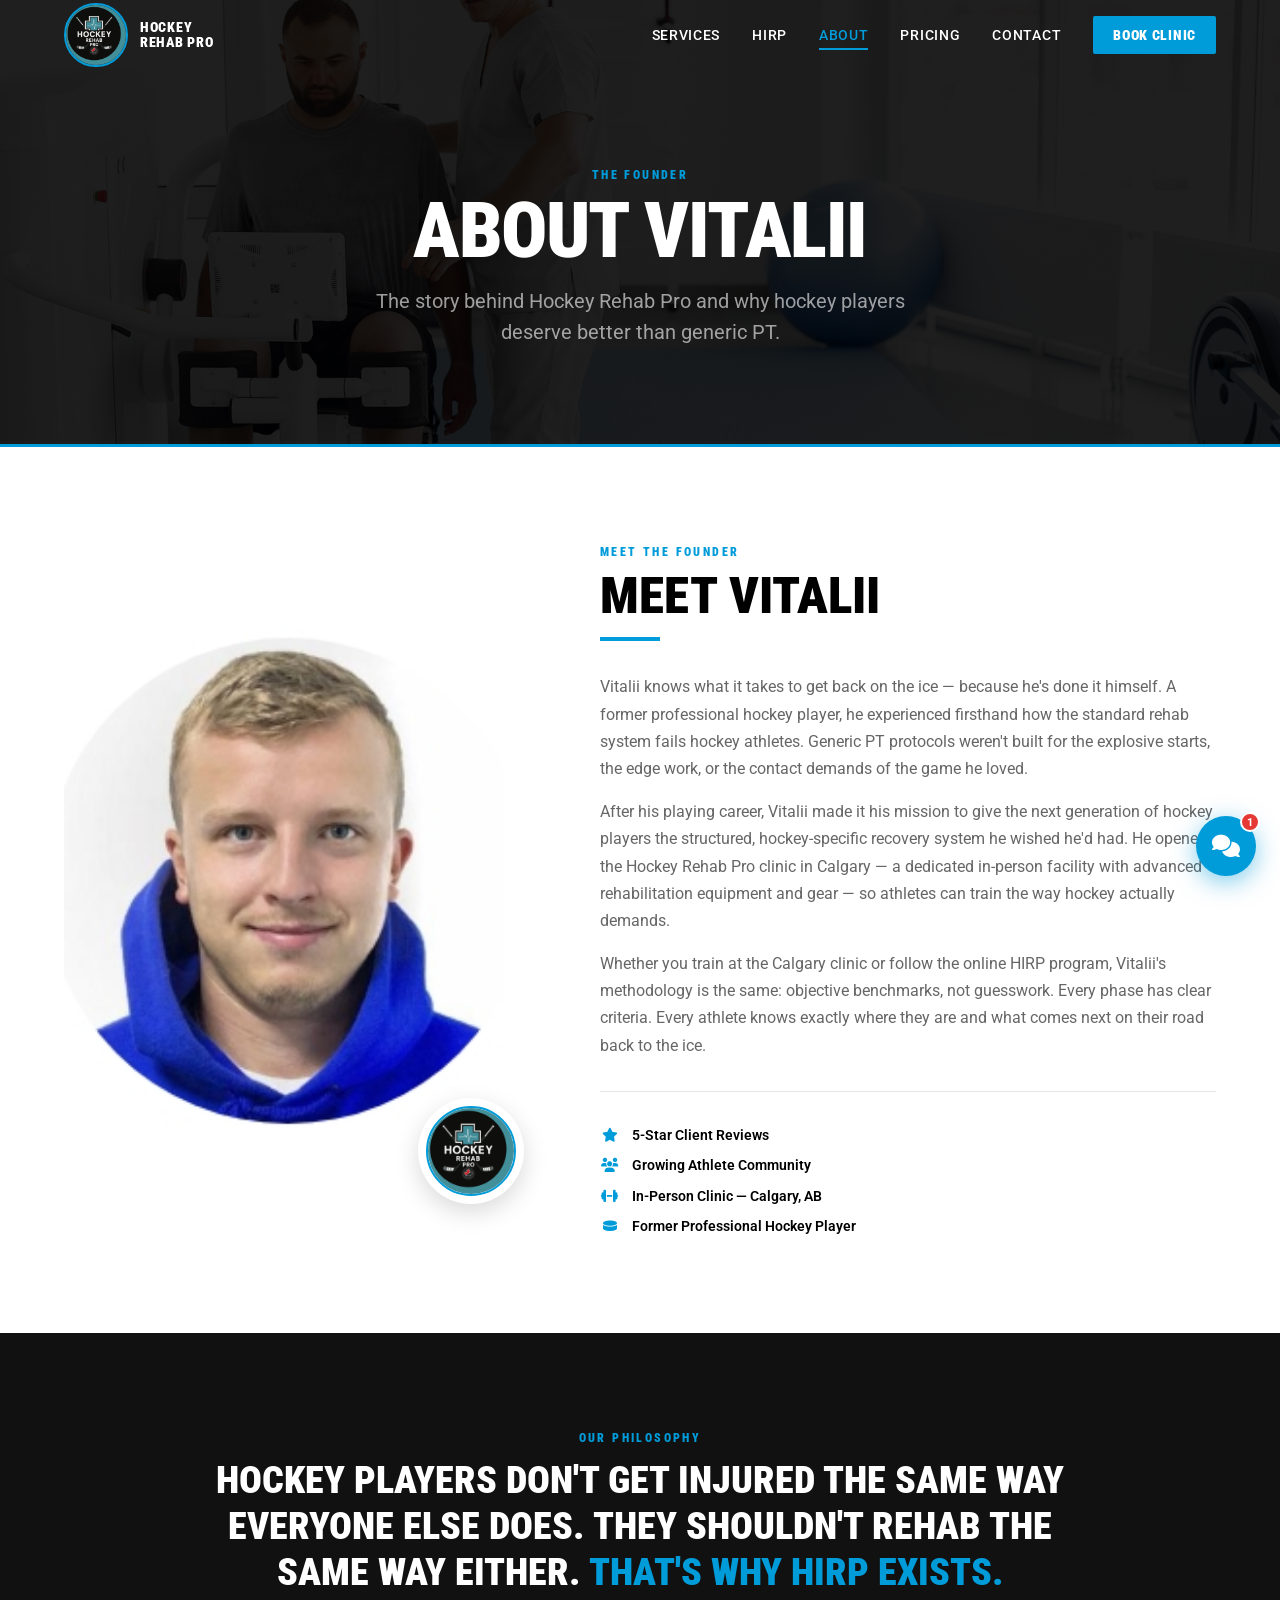
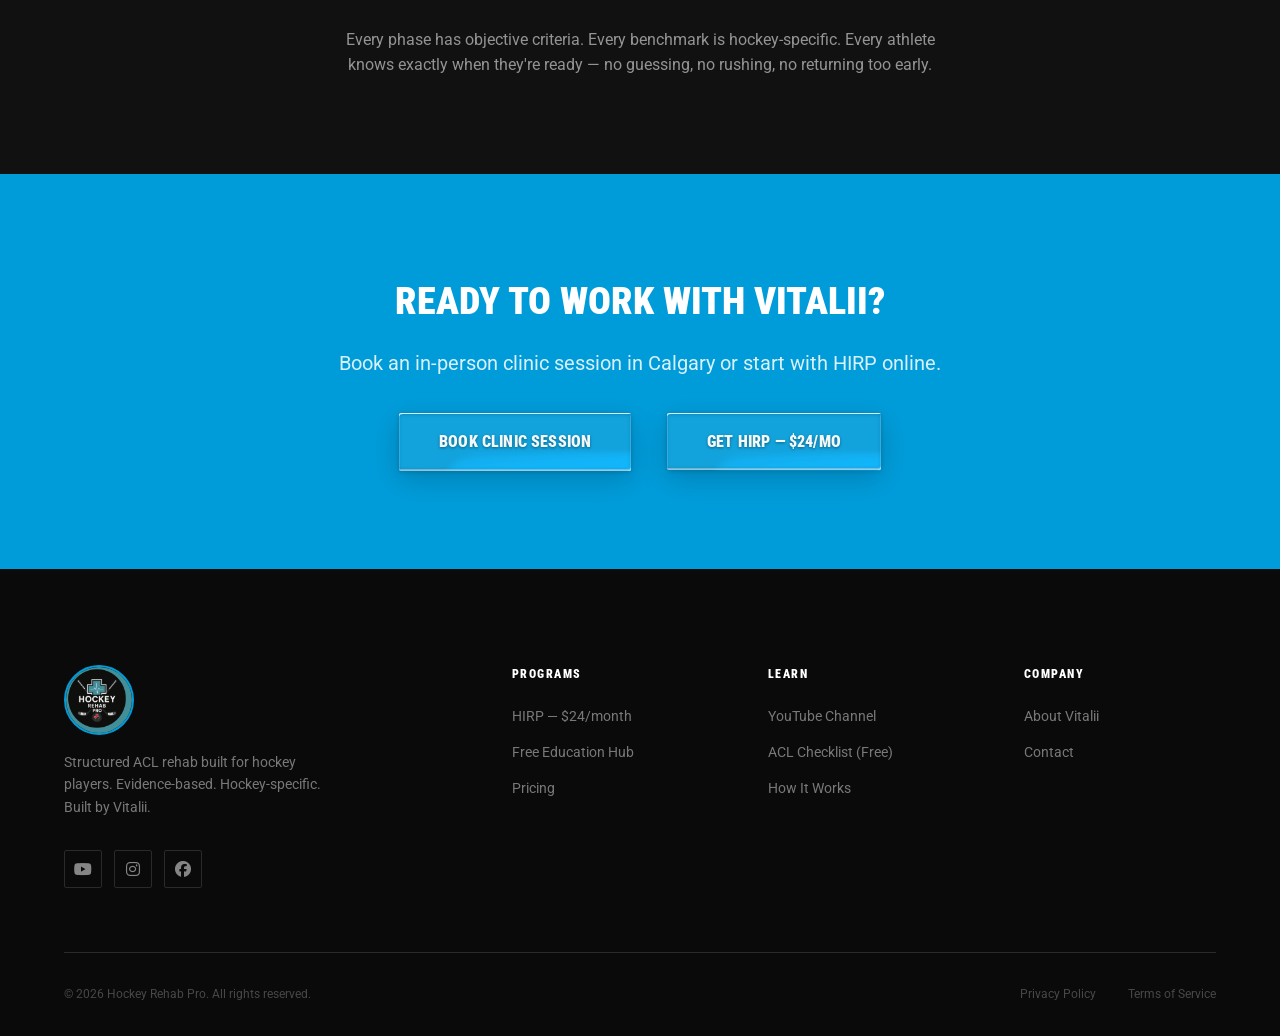
==== commit 882a932a: "Initial commit" ====
--- a/about.html
+++ b/about.html
@@ -111,11 +111,11 @@
             <div class="about__credentials" role="list">
               <div class="about__credential" role="listitem">
                 <i class="fa-solid fa-star about__credential-icon" aria-hidden="true"></i>
-                <span>4.9/5 Client Rating</span>
+                <span>5-Star Client Reviews</span>
               </div>
               <div class="about__credential" role="listitem">
                 <i class="fa-solid fa-users about__credential-icon" aria-hidden="true"></i>
-                <span>Hundreds of Athletes Coached</span>
+                <span>Growing Athlete Community</span>
               </div>
               <div class="about__credential" role="listitem">
                 <i class="fa-solid fa-dumbbell about__credential-icon" aria-hidden="true"></i>
@@ -149,43 +149,14 @@
       </div>
     </section>
 
-    <!-- TRUST BAR -->
-    <section class="trust-bar" aria-label="Social proof and stats">
-      <div class="trust-bar__inner container">
-        <div class="trust-bar__item">
-          <div class="trust-bar__stars" aria-label="4.9 out of 5 stars">
-            <i class="fa-solid fa-star"></i><i class="fa-solid fa-star"></i>
-            <i class="fa-solid fa-star"></i><i class="fa-solid fa-star"></i>
-            <i class="fa-solid fa-star-half-stroke"></i>
-          </div>
-          <p class="trust-bar__label"><strong>4.9/5</strong> Average Rating</p>
-        </div>
-        <div class="trust-bar__divider" aria-hidden="true"></div>
-        <div class="trust-bar__item">
-          <p class="trust-bar__number">500+</p>
-          <p class="trust-bar__label">Athletes Coached</p>
-        </div>
-        <div class="trust-bar__divider" aria-hidden="true"></div>
-        <div class="trust-bar__item">
-          <p class="trust-bar__number">9&ndash;12</p>
-          <p class="trust-bar__label">Month Recovery Roadmap</p>
-        </div>
-        <div class="trust-bar__divider" aria-hidden="true"></div>
-        <div class="trust-bar__item">
-          <p class="trust-bar__number">100%</p>
-          <p class="trust-bar__label">Hockey-Specific</p>
-        </div>
-      </div>
-    </section>
-
     <!-- CTA BANNER -->
     <section class="cta-banner">
       <div class="container">
         <h2 class="cta-banner__heading">Ready to Work with Vitalii?</h2>
         <p class="cta-banner__sub">Book an in-person clinic session in Calgary or start with HIRP online.</p>
         <div class="cta-banner__btns">
-          <a href="./contact.html" class="btn btn--primary btn--lg">Book Clinic Session</a>
-          <a href="https://hockeyrehabpro.com/start" class="btn btn--outline btn--lg" target="_blank" rel="noopener noreferrer">Get HIRP &mdash; $24/mo</a>
+          <a href="./contact.html" class="btn btn--primary btn--lg btn--glass">Book Clinic Session</a>
+          <a href="https://hockeyrehabpro.com/start" class="btn btn--outline btn--lg btn--glass" target="_blank" rel="noopener noreferrer">Get HIRP &mdash; $24/mo</a>
         </div>
       </div>
     </section>
@@ -202,8 +173,8 @@
           <p class="footer__tagline">Structured ACL rehab built for hockey players. Evidence-based. Hockey-specific. Built by Vitalii.</p>
           <div class="footer__social">
             <a href="https://youtube.com/@hockeyrehabpro" target="_blank" rel="noopener noreferrer" aria-label="YouTube" class="footer__social-link"><i class="fa-brands fa-youtube" aria-hidden="true"></i></a>
-            <a href="#" target="_blank" rel="noopener noreferrer" aria-label="Instagram" class="footer__social-link"><i class="fa-brands fa-instagram" aria-hidden="true"></i></a>
-            <a href="#" target="_blank" rel="noopener noreferrer" aria-label="TikTok" class="footer__social-link"><i class="fa-brands fa-tiktok" aria-hidden="true"></i></a>
+            <a href="https://www.instagram.com/hockeyrehabpro/" target="_blank" rel="noopener noreferrer" aria-label="Instagram" class="footer__social-link"><i class="fa-brands fa-instagram" aria-hidden="true"></i></a>
+            <a href="https://www.facebook.com/profile.php?id=61573183412782" target="_blank" rel="noopener noreferrer" aria-label="Facebook" class="footer__social-link"><i class="fa-brands fa-facebook" aria-hidden="true"></i></a>
           </div>
         </div>
         <div class="footer__nav-group">
--- a/styles.css
+++ b/styles.css
@@ -13,12 +13,14 @@
   overflow: hidden;
   flex-shrink: 0;
   line-height: 0;
+  border: 2px solid var(--color-primary);
 }
 
 .logo-clip img {
   width: 100%;
   height: 100%;
   object-fit: cover;
+  object-position: center center;
   display: block;
 }
 
@@ -406,6 +408,68 @@
   font-size: var(--text-base);
 }
 
+/* ============================================================
+   LIQUID GLASS BUTTON
+   Ported from Apple Tahoe glass effect — backdrop-filter + SVG displacement
+   ============================================================ */
+.btn--glass {
+  position: relative;
+  background: transparent !important;
+  border-color: transparent !important;
+  color: rgba(255, 255, 255, 0.95) !important;
+  overflow: visible;
+  z-index: 0;
+  text-shadow: 0 1px 3px rgba(0, 0, 0, 0.4);
+  letter-spacing: 0.01em;
+}
+
+.btn--glass::before {
+  content: '';
+  position: absolute;
+  inset: 0;
+  border-radius: inherit;
+  background: rgba(255, 255, 255, 0.07);
+  backdrop-filter: blur(16px) saturate(180%) url(#liquid-glass-global);
+  -webkit-backdrop-filter: blur(16px) saturate(180%);
+  box-shadow:
+    inset 0 0 0 1px rgba(255, 255, 255, 0.18),
+    inset 1.8px 3px 0px -2px rgba(255, 255, 255, 0.82),
+    inset -2px -2px 0px -2px rgba(255, 255, 255, 0.62),
+    inset -3px -8px 1px -6px rgba(255, 255, 255, 0.42),
+    inset -0.3px -1px 4px 0px rgba(0, 0, 0, 0.12),
+    inset -1.5px 2.5px 0px -2px rgba(0, 0, 0, 0.20),
+    inset 0px 3px 4px -2px rgba(0, 0, 0, 0.20),
+    inset 2px -6.5px 1px -4px rgba(0, 0, 0, 0.10),
+    0px 1px 5px 0px rgba(0, 0, 0, 0.18),
+    0px 8px 28px 0px rgba(0, 0, 0, 0.18);
+  z-index: -1;
+  pointer-events: none;
+  transition: background 400ms cubic-bezier(1, 0, 0.4, 1), box-shadow 400ms cubic-bezier(1, 0, 0.4, 1);
+}
+
+.btn--glass:hover::before {
+  background: rgba(255, 255, 255, 0.13);
+  box-shadow:
+    inset 0 0 0 1px rgba(255, 255, 255, 0.22),
+    inset 1.8px 3px 0px -2px rgba(255, 255, 255, 0.90),
+    inset -2px -2px 0px -2px rgba(255, 255, 255, 0.70),
+    inset -3px -8px 1px -6px rgba(255, 255, 255, 0.50),
+    inset -0.3px -1px 4px 0px rgba(0, 0, 0, 0.10),
+    inset -1.5px 2.5px 0px -2px rgba(0, 0, 0, 0.18),
+    inset 0px 3px 4px -2px rgba(0, 0, 0, 0.18),
+    inset 2px -6.5px 1px -4px rgba(0, 0, 0, 0.08),
+    0px 2px 8px 0px rgba(0, 0, 0, 0.22),
+    0px 12px 36px 0px rgba(0, 0, 0, 0.22);
+}
+
+.btn--glass:hover {
+  transform: scale(1.03) translateY(-1px) !important;
+}
+
+.btn--glass:active {
+  transform: scale(0.97) !important;
+}
+
 /* --- Section Headers -------------------------------------- */
 .section-header {
   text-align: center;
@@ -480,8 +544,8 @@
 }
 
 .nav__logo-clip {
-  width: 56px;
-  height: 56px;
+  width: 64px;
+  height: 64px;
 }
 
 .nav__logo-img {
@@ -687,7 +751,14 @@
   align-items: center;
   position: relative;
   overflow: hidden;
-  background: linear-gradient(135deg, #06080f 0%, #0a1828 50%, #060a12 100%);
+  background:
+    linear-gradient(
+      to right,
+      rgba(0, 0, 0, 0.93) 0%,
+      rgba(0, 0, 0, 0.80) 50%,
+      rgba(0, 0, 0, 0.58) 100%
+    ),
+    url('./hero-photo.jpg') right center / cover no-repeat;
 }
 
 /* Diagonal teal accent stripe — gives the Bauer angled graphic feel */
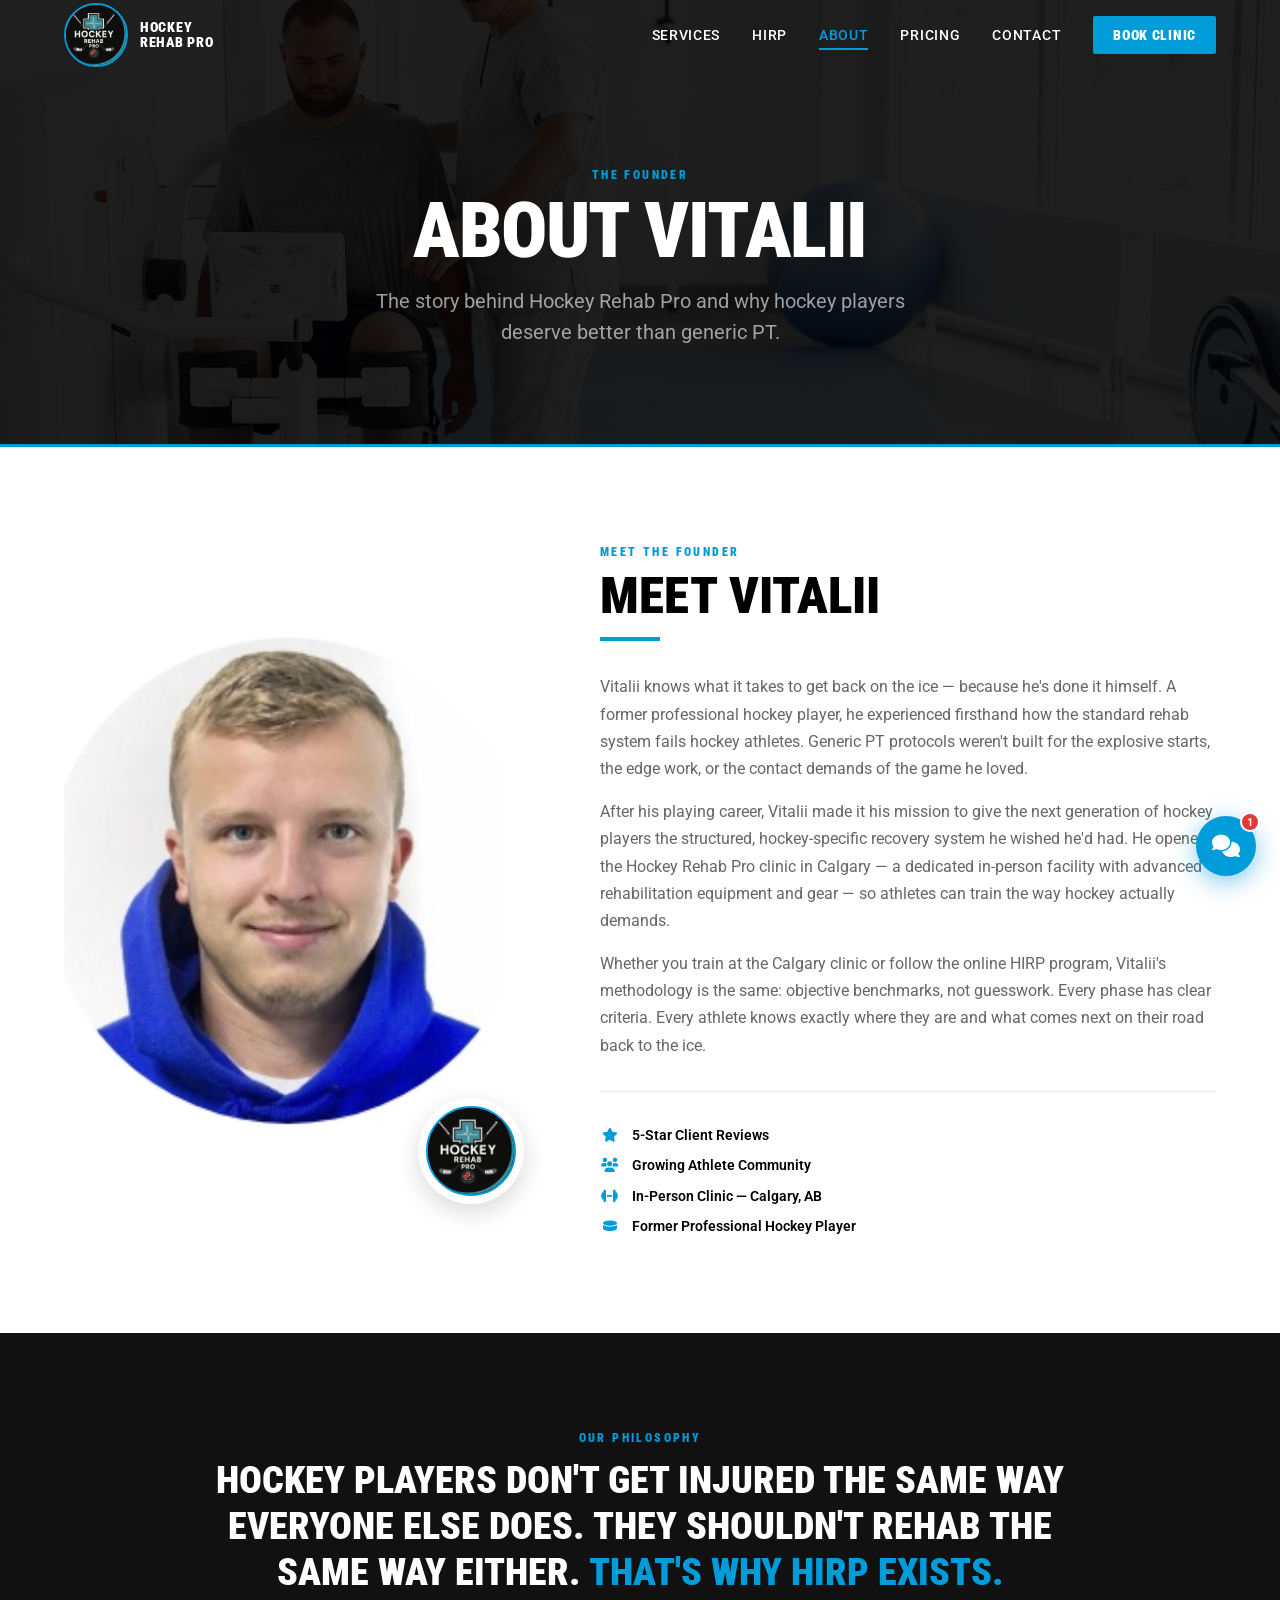
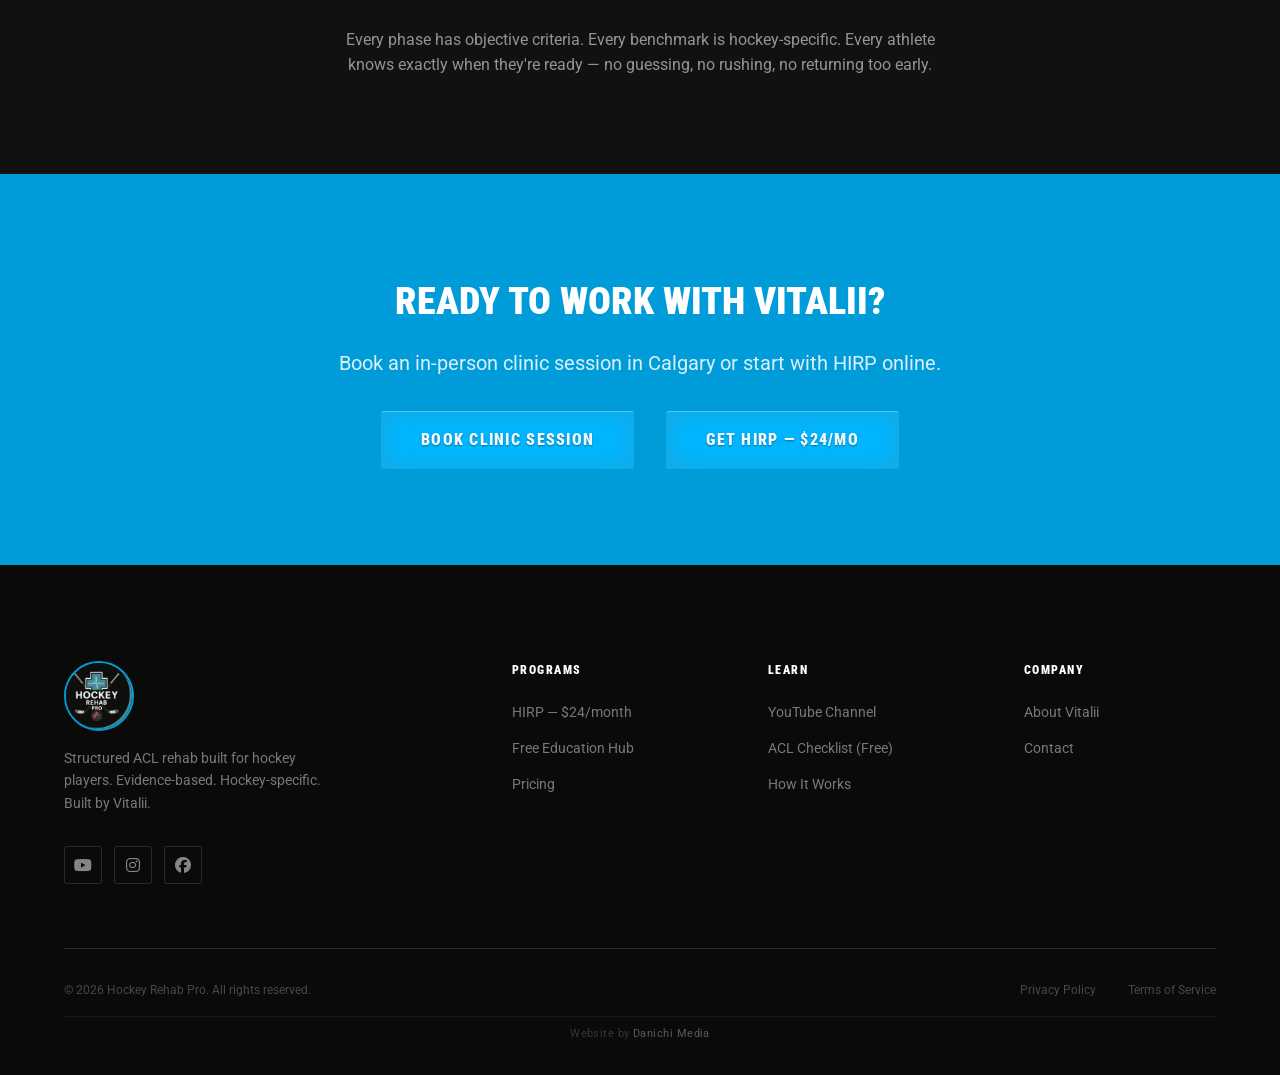
==== commit 7c428f09: "updated version and added our name to the bottom" ====
--- a/about.html
+++ b/about.html
@@ -207,6 +207,7 @@
           <a href="https://hockeyrehabpro.com/policies/privacy-policy" target="_blank" rel="noopener noreferrer" class="footer__legal-link">Privacy Policy</a>
           <a href="https://hockeyrehabpro.com/policies/terms-of-service" target="_blank" rel="noopener noreferrer" class="footer__legal-link">Terms of Service</a>
         </div>
+        <p class="footer__credit">Website by <a href="https://danichimedia.com" target="_blank" rel="noopener noreferrer">Danichi Media</a></p>
       </div>
     </div>
   </footer>
--- a/styles.css
+++ b/styles.css
@@ -8,12 +8,14 @@
    Clips any logo image into a perfect circle with no square bg
    ============================================================ */
 .logo-clip {
-  display: block;
+  display: flex;
+  align-items: center;
+  justify-content: center;
   border-radius: 50%;
   overflow: hidden;
   flex-shrink: 0;
-  line-height: 0;
   border: 2px solid var(--color-primary);
+  background: #0a0a0a;
 }
 
 .logo-clip img {
@@ -22,6 +24,7 @@
   object-fit: cover;
   object-position: center center;
   display: block;
+  transform: scale(1.15);
 }
 
 /* ============================================================
@@ -414,13 +417,12 @@
    ============================================================ */
 .btn--glass {
   position: relative;
-  background: transparent !important;
-  border-color: transparent !important;
+  background: rgba(255, 255, 255, 0.10) !important;
+  border: none !important;
   color: rgba(255, 255, 255, 0.95) !important;
-  overflow: visible;
+  overflow: hidden;
   z-index: 0;
-  text-shadow: 0 1px 3px rgba(0, 0, 0, 0.4);
-  letter-spacing: 0.01em;
+  text-shadow: 0 1px 2px rgba(0, 0, 0, 0.35);
 }
 
 .btn--glass::before {
@@ -428,42 +430,25 @@
   position: absolute;
   inset: 0;
   border-radius: inherit;
-  background: rgba(255, 255, 255, 0.07);
-  backdrop-filter: blur(16px) saturate(180%) url(#liquid-glass-global);
-  -webkit-backdrop-filter: blur(16px) saturate(180%);
+  backdrop-filter: blur(14px) saturate(160%);
+  -webkit-backdrop-filter: blur(14px) saturate(160%);
   box-shadow:
-    inset 0 0 0 1px rgba(255, 255, 255, 0.18),
-    inset 1.8px 3px 0px -2px rgba(255, 255, 255, 0.82),
-    inset -2px -2px 0px -2px rgba(255, 255, 255, 0.62),
-    inset -3px -8px 1px -6px rgba(255, 255, 255, 0.42),
-    inset -0.3px -1px 4px 0px rgba(0, 0, 0, 0.12),
-    inset -1.5px 2.5px 0px -2px rgba(0, 0, 0, 0.20),
-    inset 0px 3px 4px -2px rgba(0, 0, 0, 0.20),
-    inset 2px -6.5px 1px -4px rgba(0, 0, 0, 0.10),
-    0px 1px 5px 0px rgba(0, 0, 0, 0.18),
-    0px 8px 28px 0px rgba(0, 0, 0, 0.18);
+    inset 0 1px 0 rgba(255, 255, 255, 0.28),
+    0 4px 20px rgba(0, 0, 0, 0.22);
   z-index: -1;
   pointer-events: none;
-  transition: background 400ms cubic-bezier(1, 0, 0.4, 1), box-shadow 400ms cubic-bezier(1, 0, 0.4, 1);
+  transition: backdrop-filter 300ms ease, box-shadow 300ms ease;
+}
+
+.btn--glass:hover {
+  background: rgba(255, 255, 255, 0.16) !important;
+  transform: translateY(-2px) !important;
 }
 
 .btn--glass:hover::before {
-  background: rgba(255, 255, 255, 0.13);
   box-shadow:
-    inset 0 0 0 1px rgba(255, 255, 255, 0.22),
-    inset 1.8px 3px 0px -2px rgba(255, 255, 255, 0.90),
-    inset -2px -2px 0px -2px rgba(255, 255, 255, 0.70),
-    inset -3px -8px 1px -6px rgba(255, 255, 255, 0.50),
-    inset -0.3px -1px 4px 0px rgba(0, 0, 0, 0.10),
-    inset -1.5px 2.5px 0px -2px rgba(0, 0, 0, 0.18),
-    inset 0px 3px 4px -2px rgba(0, 0, 0, 0.18),
-    inset 2px -6.5px 1px -4px rgba(0, 0, 0, 0.08),
-    0px 2px 8px 0px rgba(0, 0, 0, 0.22),
-    0px 12px 36px 0px rgba(0, 0, 0, 0.22);
-}
-
-.btn--glass:hover {
-  transform: scale(1.03) translateY(-1px) !important;
+    inset 0 1px 0 rgba(255, 255, 255, 0.36),
+    0 8px 28px rgba(0, 0, 0, 0.28);
 }
 
 .btn--glass:active {
@@ -870,6 +855,11 @@
   align-items: center;
   text-align: center;
   gap: 0.25rem;
+  transition: transform var(--transition);
+}
+
+.trust-bar__item:hover {
+  transform: translateY(-3px);
 }
 
 .trust-bar__stars {
@@ -1215,12 +1205,13 @@
   background: var(--color-dark-700);
   padding: var(--space-md);
   border-left: 3px solid var(--color-primary);
-  transition: transform var(--transition), background var(--transition);
+  transition: transform var(--transition), background var(--transition), box-shadow var(--transition);
 }
 
 .program__feature:hover {
   transform: translateY(-4px);
   background: var(--color-dark-600);
+  box-shadow: -4px 0 20px rgba(0, 156, 218, 0.18);
 }
 
 .program__feature-icon {
@@ -1297,6 +1288,12 @@
   padding: var(--space-md);
   border-top: 3px solid var(--color-primary);
   box-shadow: 0 4px 24px rgba(0, 0, 0, 0.08);
+  transition: transform var(--transition), box-shadow var(--transition);
+}
+
+.testimonial-card:hover {
+  transform: translateY(-6px);
+  box-shadow: 0 16px 40px rgba(0, 0, 0, 0.14);
 }
 
 .testimonial-card__stars {
@@ -1389,7 +1386,13 @@
   border: 2px solid var(--color-dark-600);
   padding: var(--space-lg) var(--space-md);
   position: relative;
-  transition: transform var(--transition);
+  transition: transform var(--transition), box-shadow var(--transition), border-color var(--transition);
+}
+
+.pricing-card:hover {
+  transform: translateY(-6px);
+  box-shadow: 0 20px 48px rgba(0, 0, 0, 0.35);
+  border-color: rgba(0, 156, 218, 0.4);
 }
 
 .pricing-card--featured {
@@ -1696,6 +1699,26 @@
 .footer__legal {
   display: flex;
   gap: var(--space-md);
+}
+
+.footer__credit {
+  width: 100%;
+  text-align: center;
+  font-size: 0.7rem;
+  color: rgba(255, 255, 255, 0.18);
+  padding-top: 0.5rem;
+  border-top: 1px solid rgba(255, 255, 255, 0.06);
+  letter-spacing: 0.04em;
+}
+
+.footer__credit a {
+  color: rgba(255, 255, 255, 0.32);
+  text-decoration: none;
+  transition: color var(--transition);
+}
+
+.footer__credit a:hover {
+  color: var(--color-primary);
 }
 
 .footer__legal-link {
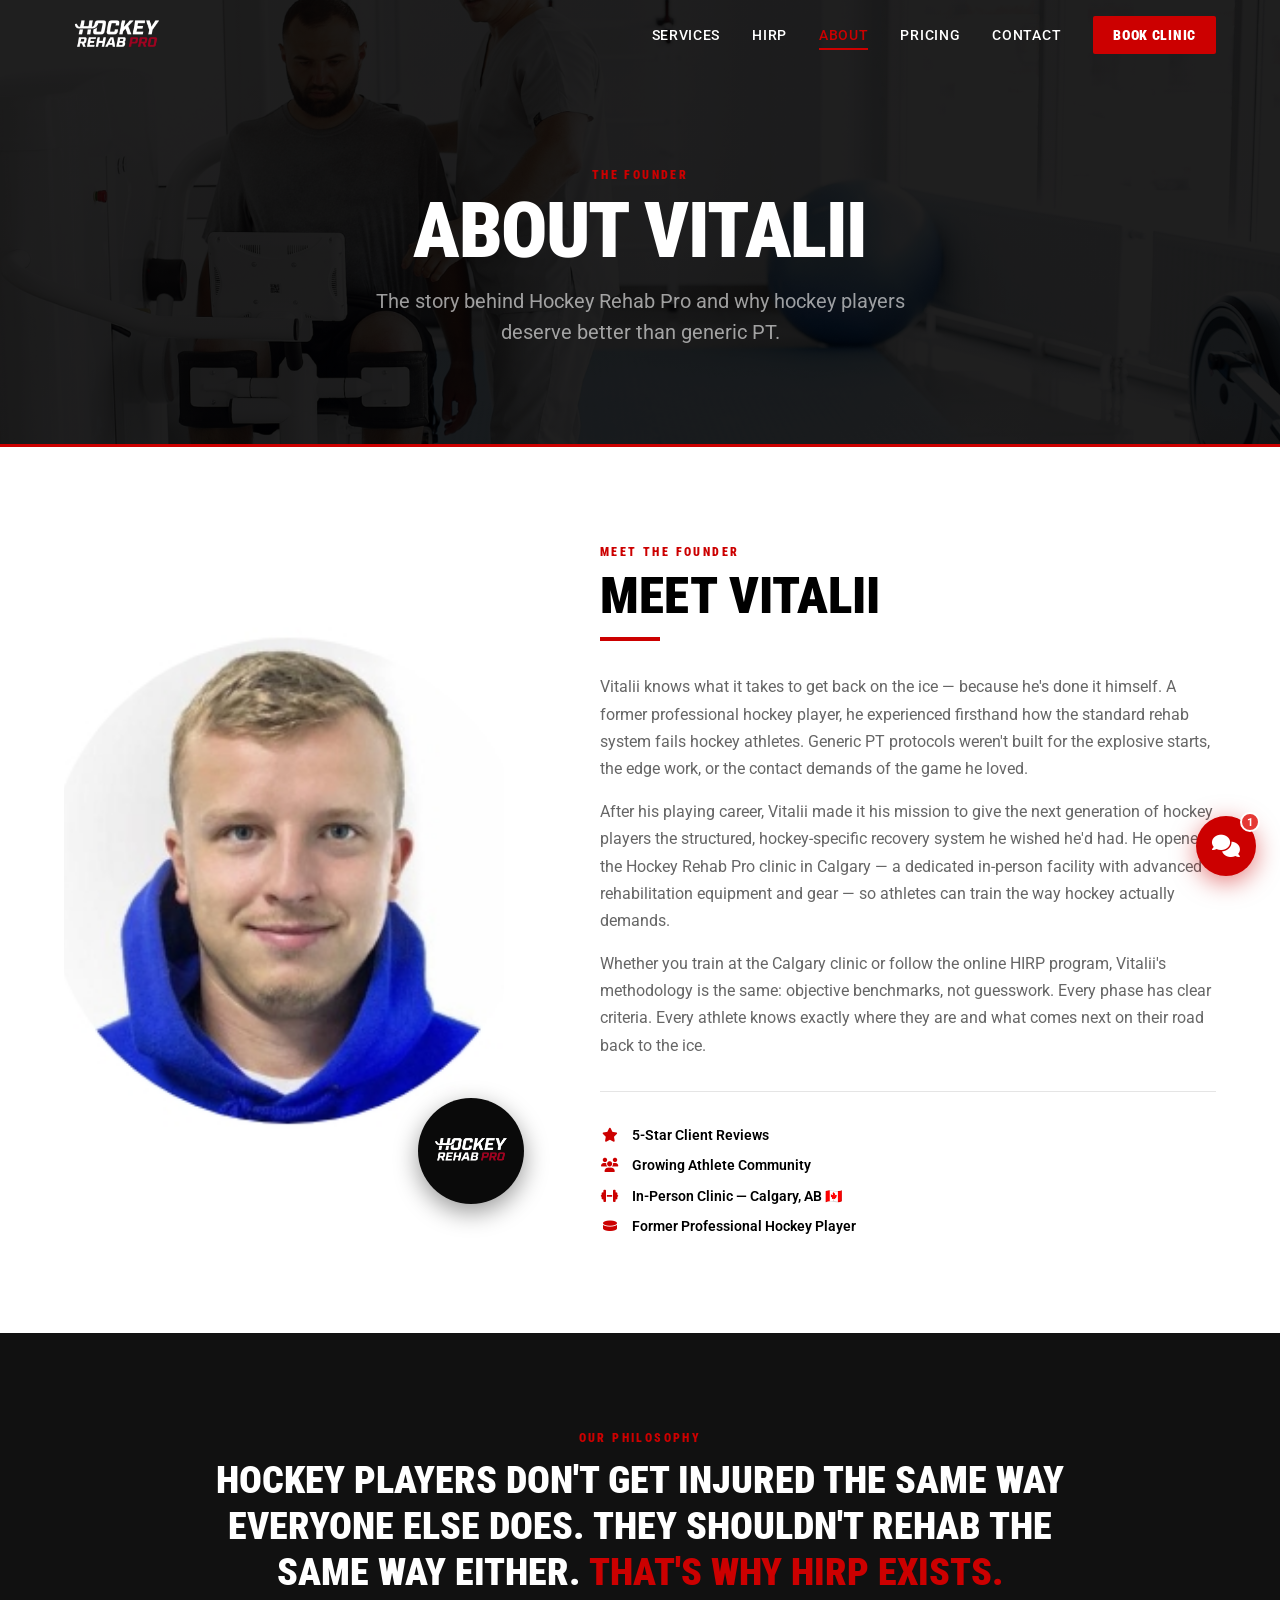
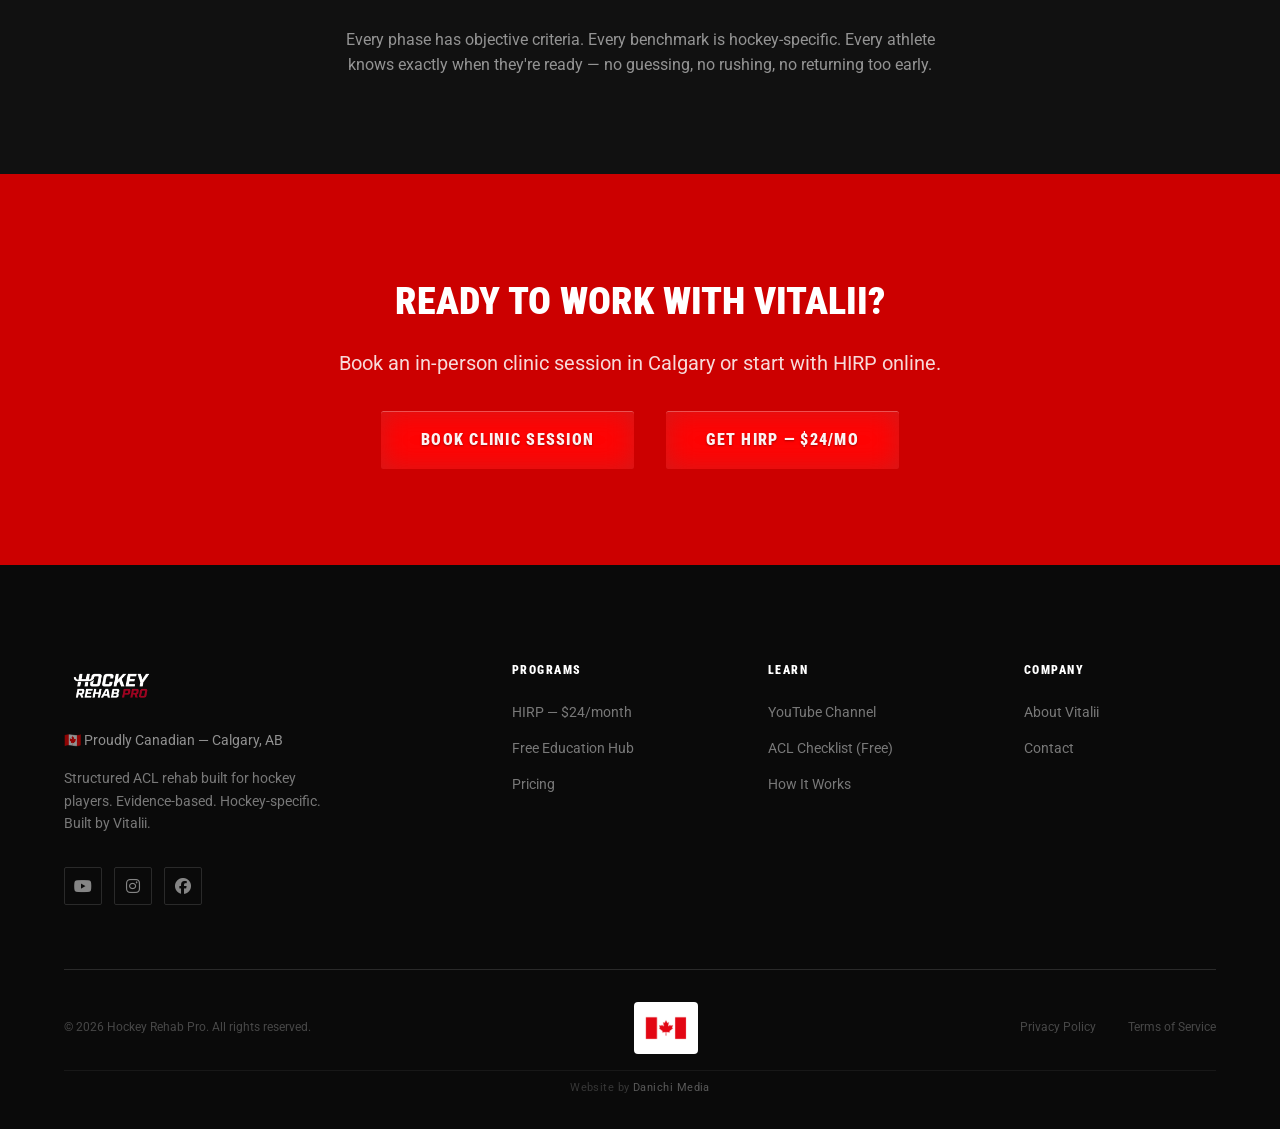
==== commit f32086a9: "Rebrand site with red/white theme, new logo, legal pages, and Canadian flag - Swap color scheme from" ====
--- a/about.html
+++ b/about.html
@@ -5,7 +5,7 @@
   <meta name="viewport" content="width=device-width, initial-scale=1.0">
   <meta name="description" content="Meet Vitalii — founder of Hockey Rehab Pro. Evidence-based ACL rehab built for hockey athletes.">
   <title>About Vitalii — Hockey Rehab Pro</title>
-  <link rel="icon" type="image/png" href="./Screenshot%202026-05-06%20193714.png">
+  <link rel="icon" type="image/png" href="./00e315f6-2577-4b26-a51c-eb27584877e3.png">
   <link rel="preconnect" href="https://fonts.googleapis.com">
   <link rel="preconnect" href="https://fonts.gstatic.com" crossorigin>
   <link href="https://fonts.googleapis.com/css2?family=Roboto:wght@400;500;700&family=Roboto+Condensed:wght@700;900&display=swap" rel="stylesheet">
@@ -17,10 +17,7 @@
   <header class="nav" id="nav">
     <div class="nav__inner container">
       <a href="./index.html" class="nav__logo" aria-label="Hockey Rehab Pro home">
-        <span class="logo-clip nav__logo-clip">
-          <img src="./Screenshot%202026-05-06%20193714.png" alt="Hockey Rehab Pro" width="56" height="56">
-        </span>
-        <span class="nav__logo-text">Hockey<br>Rehab Pro</span>
+        <img src="./00e315f6-2577-4b26-a51c-eb27584877e3.png" alt="Hockey Rehab Pro" class="nav__logo-img">
       </a>
       <nav class="nav__links" aria-label="Primary navigation">
         <a href="./services.html"  class="nav__link">Services</a>
@@ -78,7 +75,7 @@
             >
             <div class="about__logo-badge">
               <span class="logo-clip">
-                <img src="./Screenshot%202026-05-06%20193714.png" alt="Hockey Rehab Pro" width="90" height="90">
+                <img src="./00e315f6-2577-4b26-a51c-eb27584877e3.png" alt="Hockey Rehab Pro" width="90" height="90">
               </span>
             </div>
           </div>
@@ -119,7 +116,7 @@
               </div>
               <div class="about__credential" role="listitem">
                 <i class="fa-solid fa-dumbbell about__credential-icon" aria-hidden="true"></i>
-                <span>In-Person Clinic &mdash; Calgary, AB</span>
+                <span>In-Person Clinic &mdash; Calgary, AB &#x1F1E8;&#x1F1E6;</span>
               </div>
               <div class="about__credential" role="listitem">
                 <i class="fa-solid fa-hockey-puck about__credential-icon" aria-hidden="true"></i>
@@ -167,9 +164,8 @@
     <div class="container">
       <div class="footer__top">
         <div class="footer__brand">
-          <span class="logo-clip footer__logo-clip">
-            <img src="./Screenshot%202026-05-06%20193714.png" alt="Hockey Rehab Pro" width="70" height="70">
-          </span>
+          <img src="./00e315f6-2577-4b26-a51c-eb27584877e3.png" alt="Hockey Rehab Pro" class="footer__logo">
+          <p class="footer__canada">&#x1F1E8;&#x1F1E6; Proudly Canadian &mdash; Calgary, AB</p>
           <p class="footer__tagline">Structured ACL rehab built for hockey players. Evidence-based. Hockey-specific. Built by Vitalii.</p>
           <div class="footer__social">
             <a href="https://youtube.com/@hockeyrehabpro" target="_blank" rel="noopener noreferrer" aria-label="YouTube" class="footer__social-link"><i class="fa-brands fa-youtube" aria-hidden="true"></i></a>
@@ -203,9 +199,10 @@
       </div>
       <div class="footer__bottom">
         <p class="footer__copy">&copy; <span id="footerYear"></span> Hockey Rehab Pro. All rights reserved.</p>
+        <div class="footer__flag-wrap"><img src="./canadien flag.png" alt="Canada" class="footer__flag-img"></div>
         <div class="footer__legal">
-          <a href="https://hockeyrehabpro.com/policies/privacy-policy" target="_blank" rel="noopener noreferrer" class="footer__legal-link">Privacy Policy</a>
-          <a href="https://hockeyrehabpro.com/policies/terms-of-service" target="_blank" rel="noopener noreferrer" class="footer__legal-link">Terms of Service</a>
+          <a href="./privacy-policy.html" class="footer__legal-link">Privacy Policy</a>
+          <a href="./terms-of-service.html" class="footer__legal-link">Terms of Service</a>
         </div>
         <p class="footer__credit">Website by <a href="https://danichimedia.com" target="_blank" rel="noopener noreferrer">Danichi Media</a></p>
       </div>
--- a/styles.css
+++ b/styles.css
@@ -11,20 +11,15 @@
   display: flex;
   align-items: center;
   justify-content: center;
-  border-radius: 50%;
-  overflow: hidden;
   flex-shrink: 0;
-  border: 2px solid var(--color-primary);
-  background: #0a0a0a;
+  background: transparent;
 }
 
 .logo-clip img {
   width: 100%;
   height: 100%;
-  object-fit: cover;
-  object-position: center center;
+  object-fit: contain;
   display: block;
-  transform: scale(1.15);
 }
 
 /* ============================================================
@@ -225,9 +220,9 @@
   --font-heading: 'Roboto Condensed', Impact, Helvetica, sans-serif;
   --font-heading-weight: 900;
 
-  --color-primary: #009cda;
-  --color-primary-dark: #0080b8;
-  --color-primary-light: #29c2ff;
+  --color-primary: #cc0000;
+  --color-primary-dark: #aa0000;
+  --color-primary-light: #ff4444;
 
   --color-dark-900: #0a0a0a;
   --color-dark-800: #111111;
@@ -239,7 +234,7 @@
   --color-text-muted-dark: rgba(255, 255, 255, 0.6);
   --color-text-muted-light: #666666;
   --color-star: #f5a623;
-  --color-success: #009cda;
+  --color-success: #cc0000;
   --color-error: #e53935;
 
   --space-xs: 0.5rem;
@@ -528,16 +523,9 @@
   flex-shrink: 0;
 }
 
-.nav__logo-clip {
-  width: 64px;
-  height: 64px;
-}
-
 .nav__logo-img {
-  width: 56px;
-  height: 56px;
-  object-fit: cover;
-  border-radius: 50%;
+  height: 58px;
+  width: auto;
   display: block;
 }
 
@@ -757,7 +745,7 @@
   background: linear-gradient(
     145deg,
     transparent 45%,
-    rgba(0, 156, 218, 0.04) 45%
+    rgba(204, 0, 0, 0.04) 45%
   );
   pointer-events: none;
 }
@@ -787,8 +775,8 @@
   display: inline-flex;
   align-items: center;
   gap: 0.5rem;
-  background: rgba(0, 156, 218, 0.12);
-  border: 1px solid rgba(0, 156, 218, 0.4);
+  background: rgba(204, 0, 0, 0.12);
+  border: 1px solid rgba(204, 0, 0, 0.4);
   color: var(--color-primary);
   font-size: var(--text-xs);
   font-weight: 700;
@@ -930,7 +918,7 @@
   border-color: var(--color-primary);
   border-width: 3px;
   color: var(--color-white);
-  box-shadow: 0 0 0 1px rgba(0, 156, 218, 0.15), 0 12px 40px rgba(0, 0, 0, 0.35);
+  box-shadow: 0 0 0 1px rgba(204, 0, 0, 0.15), 0 12px 40px rgba(0, 0, 0, 0.35);
 }
 
 .service-card__badge {
@@ -1129,10 +1117,10 @@
   position: absolute;
   bottom: -20px;
   right: -20px;
-  background: var(--color-white);
+  background: var(--color-dark-900);
   border-radius: 50%;
   padding: 8px;
-  box-shadow: 0 8px 24px rgba(0, 0, 0, 0.15);
+  box-shadow: 0 8px 24px rgba(0, 0, 0, 0.4);
 }
 
 .about__logo-badge .logo-clip {
@@ -1211,7 +1199,7 @@
 .program__feature:hover {
   transform: translateY(-4px);
   background: var(--color-dark-600);
-  box-shadow: -4px 0 20px rgba(0, 156, 218, 0.18);
+  box-shadow: -4px 0 20px rgba(204, 0, 0, 0.18);
 }
 
 .program__feature-icon {
@@ -1392,13 +1380,13 @@
 .pricing-card:hover {
   transform: translateY(-6px);
   box-shadow: 0 20px 48px rgba(0, 0, 0, 0.35);
-  border-color: rgba(0, 156, 218, 0.4);
+  border-color: rgba(204, 0, 0, 0.4);
 }
 
 .pricing-card--featured {
   border-color: var(--color-primary);
   transform: scale(1.04);
-  box-shadow: 0 20px 60px rgba(0, 156, 218, 0.2);
+  box-shadow: 0 20px 60px rgba(204, 0, 0, 0.2);
 }
 
 .pricing-card--featured:hover {
@@ -1609,18 +1597,17 @@
   border-bottom: 1px solid var(--color-dark-600);
 }
 
-.footer__logo-clip {
-  width: 70px;
-  height: 70px;
+.footer__logo {
+  height: 52px;
+  width: auto;
+  display: block;
   margin-bottom: var(--space-sm);
 }
 
-.footer__logo {
-  width: 70px;
-  height: 70px;
-  object-fit: cover;
-  border-radius: 50%;
-  display: block;
+.footer__canada {
+  color: rgba(255, 255, 255, 0.55);
+  font-size: var(--text-sm);
+  margin-bottom: var(--space-sm);
 }
 
 .footer__tagline {
@@ -1731,6 +1718,22 @@
   color: var(--color-primary);
 }
 
+.footer__flag-wrap {
+  background: var(--color-white);
+  border-radius: 4px;
+  padding: 4px 10px;
+  display: inline-flex;
+  align-items: center;
+  flex-shrink: 0;
+}
+
+.footer__flag-img {
+  height: 44px;
+  width: auto;
+  display: block;
+  mix-blend-mode: multiply;
+}
+
 /* ============================================================
    RESPONSIVE
    ============================================================ */
@@ -1903,7 +1906,7 @@
   justify-content: center;
   font-size: 1.4rem;
   color: #fff;
-  box-shadow: 0 6px 24px rgba(0, 156, 218, 0.5);
+  box-shadow: 0 6px 24px rgba(204, 0, 0, 0.5);
   transition: transform 0.2s ease, background 0.2s ease;
   position: relative;
 }
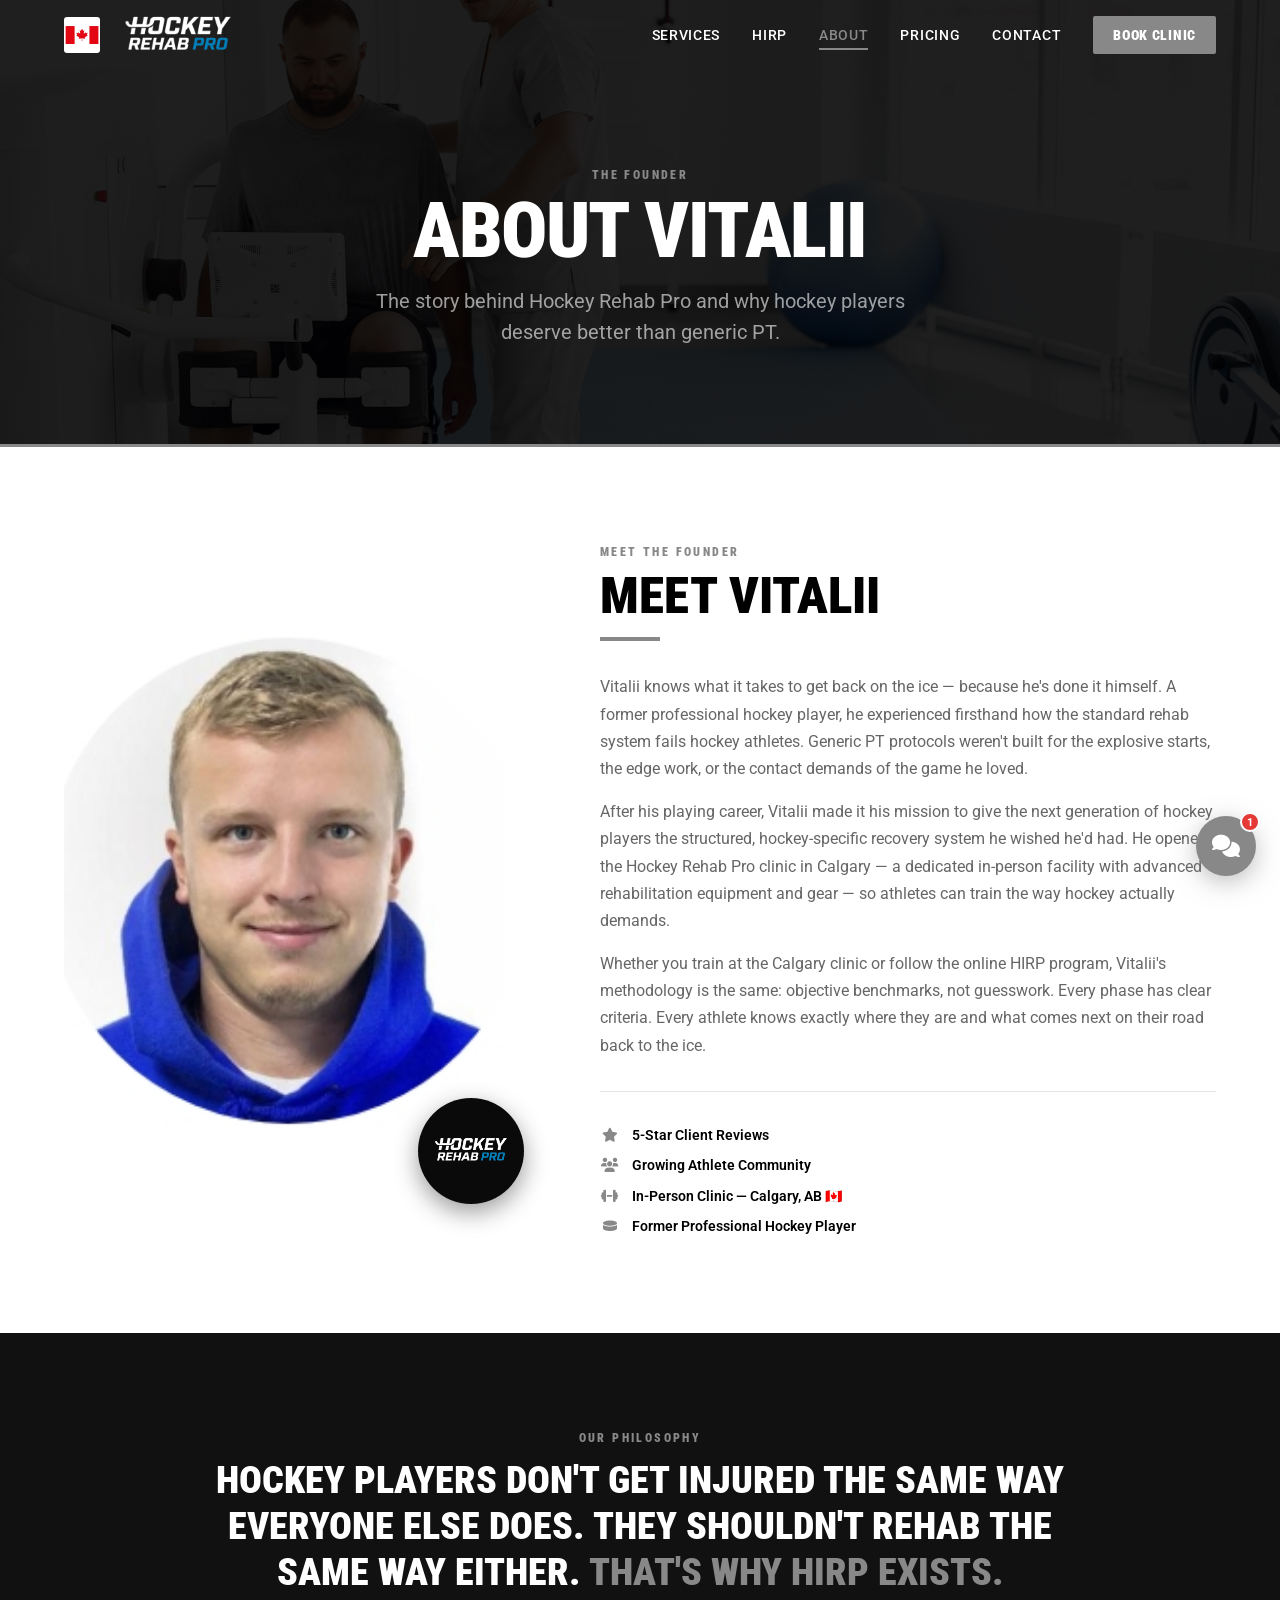
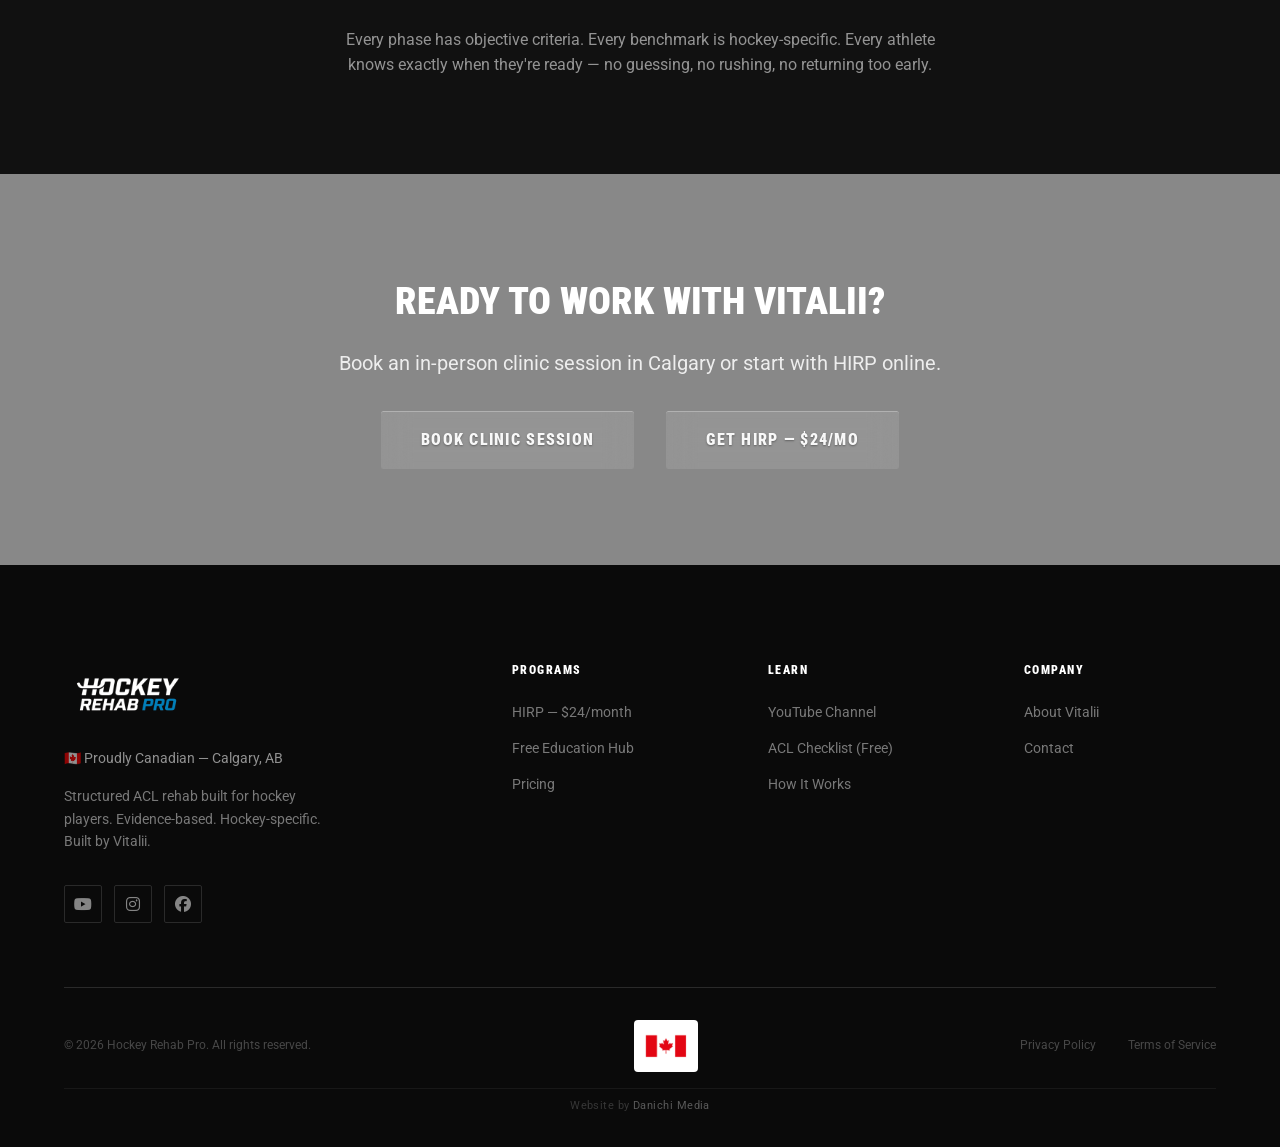
==== commit 776ab31f: "Update logo, add Canadian flag to nav, resize logos - Replace logo with latest version (ac713e54) ac" ====
--- a/about.html
+++ b/about.html
@@ -5,7 +5,7 @@
   <meta name="viewport" content="width=device-width, initial-scale=1.0">
   <meta name="description" content="Meet Vitalii — founder of Hockey Rehab Pro. Evidence-based ACL rehab built for hockey athletes.">
   <title>About Vitalii — Hockey Rehab Pro</title>
-  <link rel="icon" type="image/png" href="./00e315f6-2577-4b26-a51c-eb27584877e3.png">
+  <link rel="icon" type="image/png" href="./ac713e54-7dcd-4637-b064-36997cf8b8b6.png">
   <link rel="preconnect" href="https://fonts.googleapis.com">
   <link rel="preconnect" href="https://fonts.gstatic.com" crossorigin>
   <link href="https://fonts.googleapis.com/css2?family=Roboto:wght@400;500;700&family=Roboto+Condensed:wght@700;900&display=swap" rel="stylesheet">
@@ -17,7 +17,8 @@
   <header class="nav" id="nav">
     <div class="nav__inner container">
       <a href="./index.html" class="nav__logo" aria-label="Hockey Rehab Pro home">
-        <img src="./00e315f6-2577-4b26-a51c-eb27584877e3.png" alt="Hockey Rehab Pro" class="nav__logo-img">
+        <img src="./canadien flag.png" alt="Canada" class="nav__flag-img">
+        <img src="./ac713e54-7dcd-4637-b064-36997cf8b8b6.png" alt="Hockey Rehab Pro" class="nav__logo-img">
       </a>
       <nav class="nav__links" aria-label="Primary navigation">
         <a href="./services.html"  class="nav__link">Services</a>
@@ -75,7 +76,7 @@
             >
             <div class="about__logo-badge">
               <span class="logo-clip">
-                <img src="./00e315f6-2577-4b26-a51c-eb27584877e3.png" alt="Hockey Rehab Pro" width="90" height="90">
+                <img src="./ac713e54-7dcd-4637-b064-36997cf8b8b6.png" alt="Hockey Rehab Pro" width="90" height="90">
               </span>
             </div>
           </div>
@@ -164,7 +165,7 @@
     <div class="container">
       <div class="footer__top">
         <div class="footer__brand">
-          <img src="./00e315f6-2577-4b26-a51c-eb27584877e3.png" alt="Hockey Rehab Pro" class="footer__logo">
+          <img src="./ac713e54-7dcd-4637-b064-36997cf8b8b6.png" alt="Hockey Rehab Pro" class="footer__logo">
           <p class="footer__canada">&#x1F1E8;&#x1F1E6; Proudly Canadian &mdash; Calgary, AB</p>
           <p class="footer__tagline">Structured ACL rehab built for hockey players. Evidence-based. Hockey-specific. Built by Vitalii.</p>
           <div class="footer__social">
--- a/styles.css
+++ b/styles.css
@@ -220,9 +220,9 @@
   --font-heading: 'Roboto Condensed', Impact, Helvetica, sans-serif;
   --font-heading-weight: 900;
 
-  --color-primary: #cc0000;
-  --color-primary-dark: #aa0000;
-  --color-primary-light: #ff4444;
+  --color-primary: #888888;
+  --color-primary-dark: #555555;
+  --color-primary-light: #bbbbbb;
 
   --color-dark-900: #0a0a0a;
   --color-dark-800: #111111;
@@ -234,7 +234,7 @@
   --color-text-muted-dark: rgba(255, 255, 255, 0.6);
   --color-text-muted-light: #666666;
   --color-star: #f5a623;
-  --color-success: #cc0000;
+  --color-success: #888888;
   --color-error: #e53935;
 
   --space-xs: 0.5rem;
@@ -524,9 +524,17 @@
 }
 
 .nav__logo-img {
-  height: 58px;
+  height: 72px;
   width: auto;
   display: block;
+}
+
+.nav__flag-img {
+  height: 36px;
+  width: auto;
+  display: block;
+  border-radius: 3px;
+  mix-blend-mode: screen;
 }
 
 .nav__logo-text {
@@ -745,7 +753,7 @@
   background: linear-gradient(
     145deg,
     transparent 45%,
-    rgba(204, 0, 0, 0.04) 45%
+    rgba(128, 128, 128, 0.04) 45%
   );
   pointer-events: none;
 }
@@ -775,8 +783,8 @@
   display: inline-flex;
   align-items: center;
   gap: 0.5rem;
-  background: rgba(204, 0, 0, 0.12);
-  border: 1px solid rgba(204, 0, 0, 0.4);
+  background: rgba(128, 128, 128, 0.12);
+  border: 1px solid rgba(128, 128, 128, 0.4);
   color: var(--color-primary);
   font-size: var(--text-xs);
   font-weight: 700;
@@ -918,7 +926,7 @@
   border-color: var(--color-primary);
   border-width: 3px;
   color: var(--color-white);
-  box-shadow: 0 0 0 1px rgba(204, 0, 0, 0.15), 0 12px 40px rgba(0, 0, 0, 0.35);
+  box-shadow: 0 0 0 1px rgba(128, 128, 128, 0.15), 0 12px 40px rgba(0, 0, 0, 0.35);
 }
 
 .service-card__badge {
@@ -1199,7 +1207,7 @@
 .program__feature:hover {
   transform: translateY(-4px);
   background: var(--color-dark-600);
-  box-shadow: -4px 0 20px rgba(204, 0, 0, 0.18);
+  box-shadow: -4px 0 20px rgba(128, 128, 128, 0.18);
 }
 
 .program__feature-icon {
@@ -1380,13 +1388,13 @@
 .pricing-card:hover {
   transform: translateY(-6px);
   box-shadow: 0 20px 48px rgba(0, 0, 0, 0.35);
-  border-color: rgba(204, 0, 0, 0.4);
+  border-color: rgba(128, 128, 128, 0.4);
 }
 
 .pricing-card--featured {
   border-color: var(--color-primary);
   transform: scale(1.04);
-  box-shadow: 0 20px 60px rgba(204, 0, 0, 0.2);
+  box-shadow: 0 20px 60px rgba(128, 128, 128, 0.2);
 }
 
 .pricing-card--featured:hover {
@@ -1598,7 +1606,7 @@
 }
 
 .footer__logo {
-  height: 52px;
+  height: 70px;
   width: auto;
   display: block;
   margin-bottom: var(--space-sm);
@@ -1906,7 +1914,7 @@
   justify-content: center;
   font-size: 1.4rem;
   color: #fff;
-  box-shadow: 0 6px 24px rgba(204, 0, 0, 0.5);
+  box-shadow: 0 6px 24px rgba(128, 128, 128, 0.5);
   transition: transform 0.2s ease, background 0.2s ease;
   position: relative;
 }
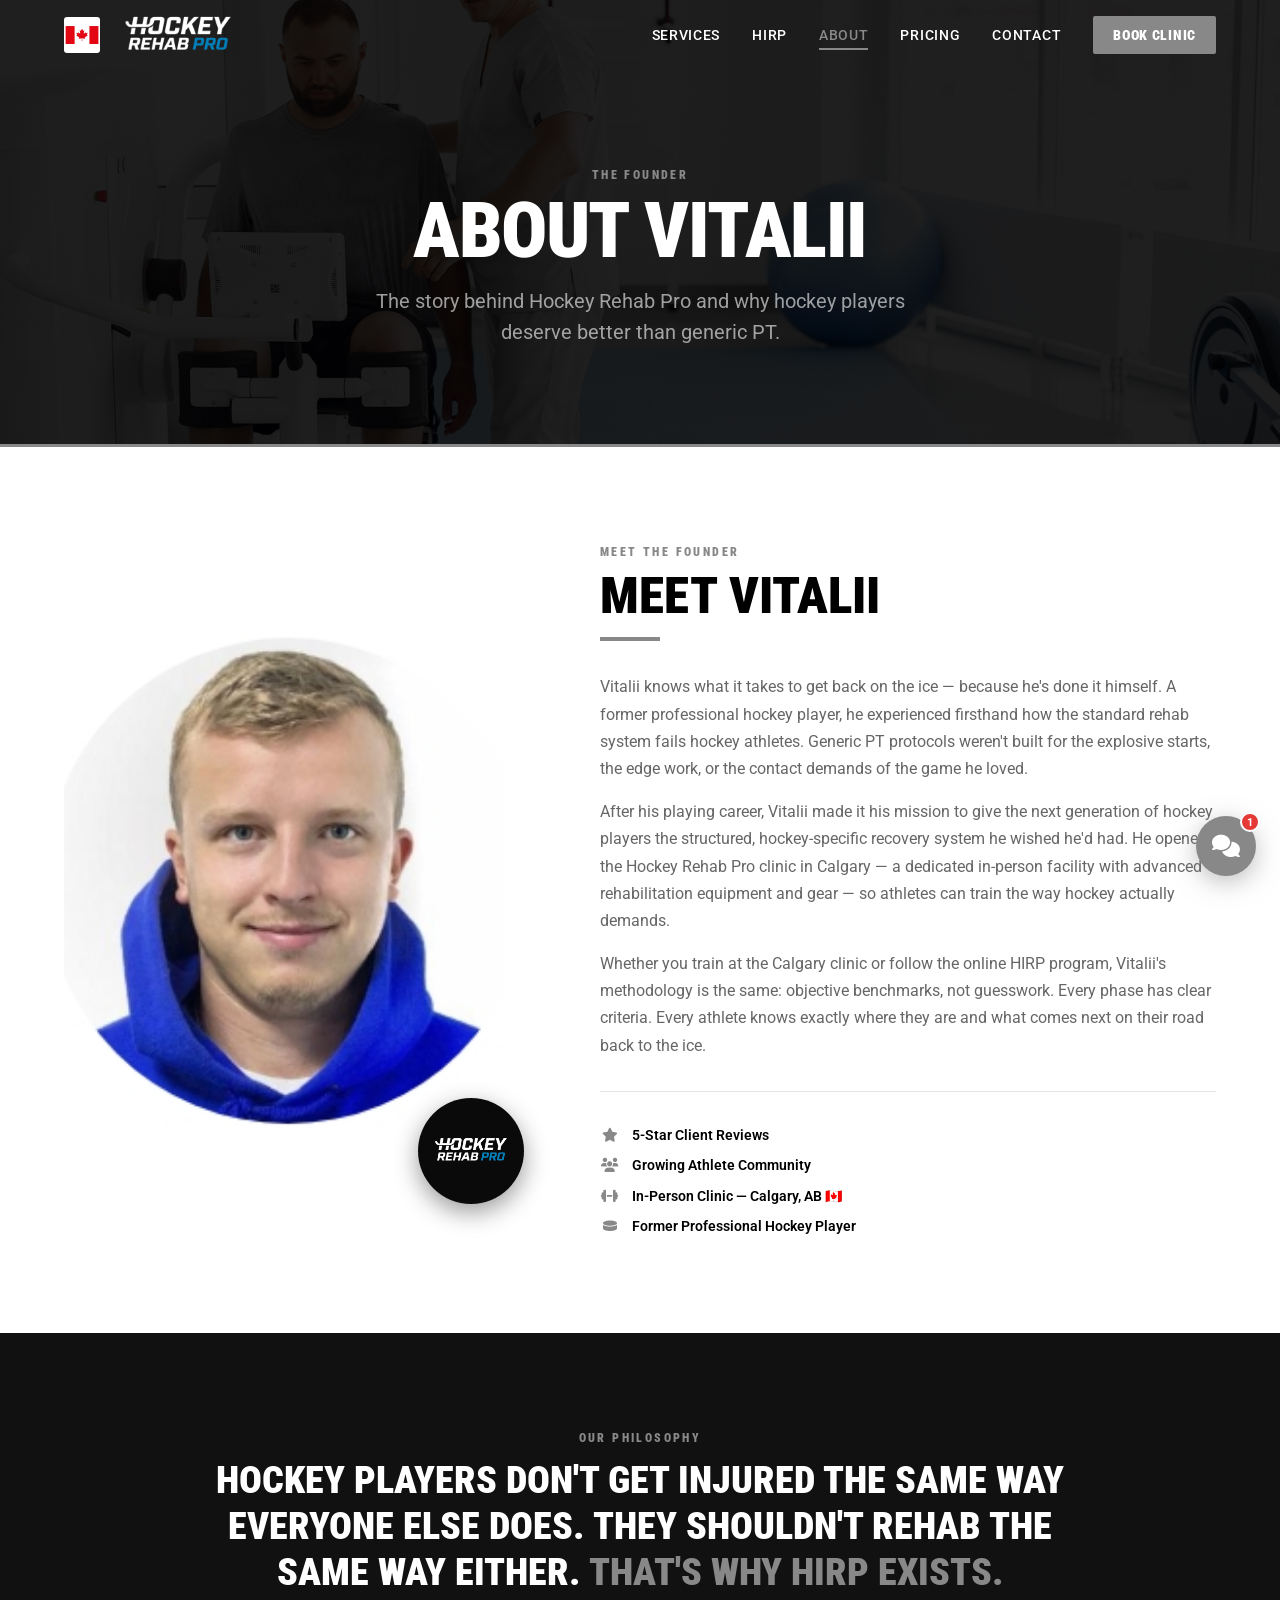
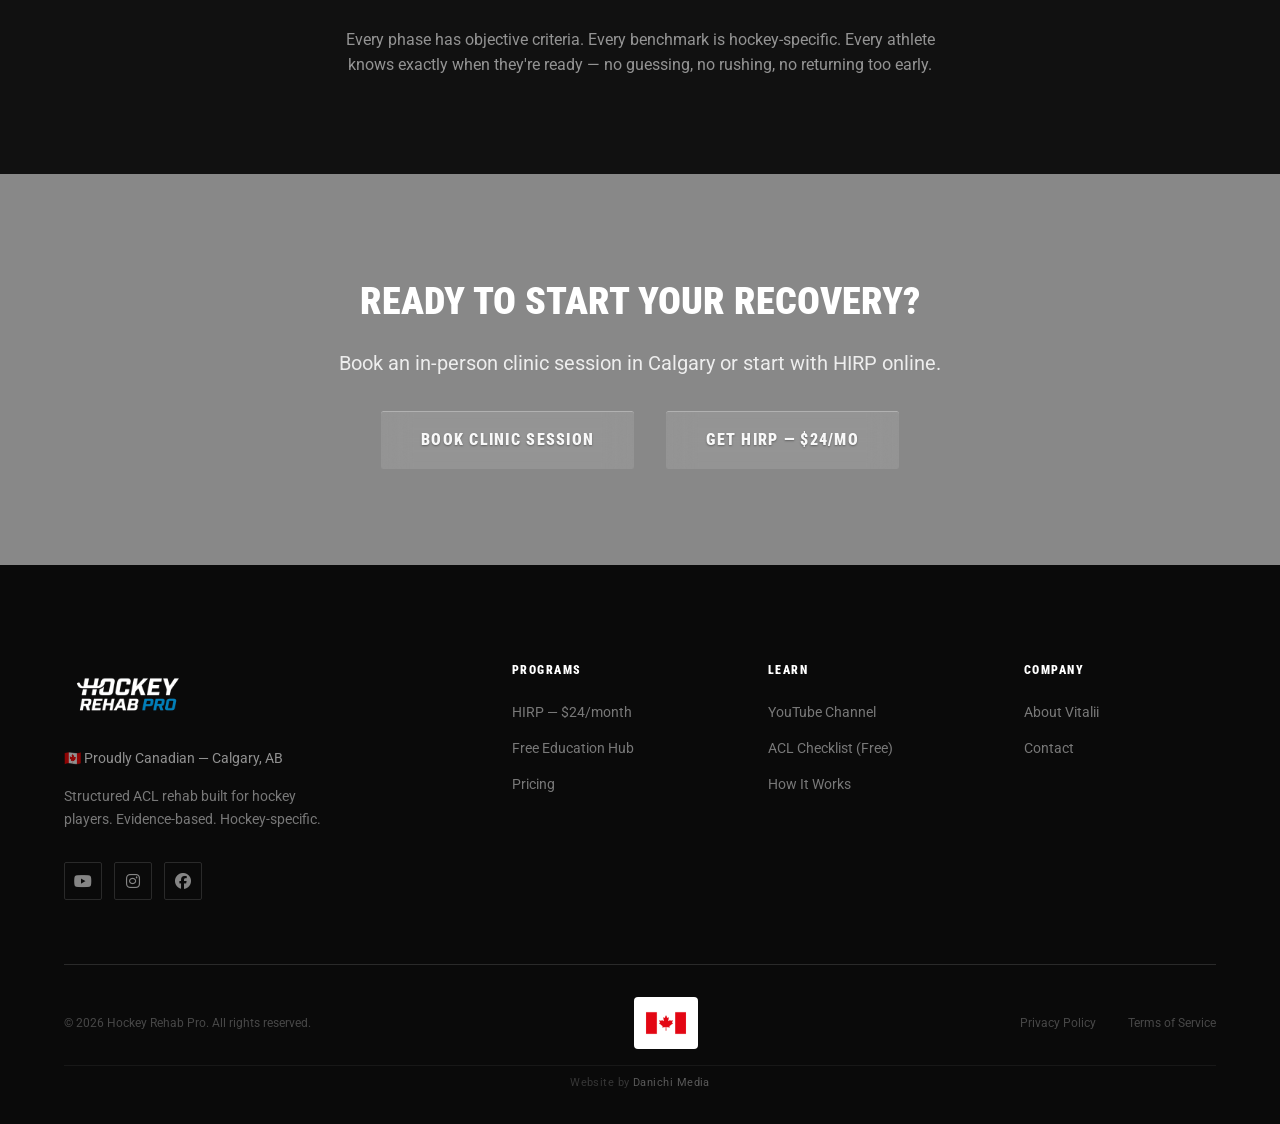
==== commit 00e5baf5: "Rebrand messaging: Hockey Rehab Pro brand-first across all pages Replace personal-name-first languag" ====
--- a/about.html
+++ b/about.html
@@ -150,7 +150,7 @@
     <!-- CTA BANNER -->
     <section class="cta-banner">
       <div class="container">
-        <h2 class="cta-banner__heading">Ready to Work with Vitalii?</h2>
+        <h2 class="cta-banner__heading">Ready to Start Your Recovery?</h2>
         <p class="cta-banner__sub">Book an in-person clinic session in Calgary or start with HIRP online.</p>
         <div class="cta-banner__btns">
           <a href="./contact.html" class="btn btn--primary btn--lg btn--glass">Book Clinic Session</a>
@@ -167,7 +167,7 @@
         <div class="footer__brand">
           <img src="./ac713e54-7dcd-4637-b064-36997cf8b8b6.png" alt="Hockey Rehab Pro" class="footer__logo">
           <p class="footer__canada">&#x1F1E8;&#x1F1E6; Proudly Canadian &mdash; Calgary, AB</p>
-          <p class="footer__tagline">Structured ACL rehab built for hockey players. Evidence-based. Hockey-specific. Built by Vitalii.</p>
+          <p class="footer__tagline">Structured ACL rehab built for hockey players. Evidence-based. Hockey-specific.</p>
           <div class="footer__social">
             <a href="https://youtube.com/@hockeyrehabpro" target="_blank" rel="noopener noreferrer" aria-label="YouTube" class="footer__social-link"><i class="fa-brands fa-youtube" aria-hidden="true"></i></a>
             <a href="https://www.instagram.com/hockeyrehabpro/" target="_blank" rel="noopener noreferrer" aria-label="Instagram" class="footer__social-link"><i class="fa-brands fa-instagram" aria-hidden="true"></i></a>
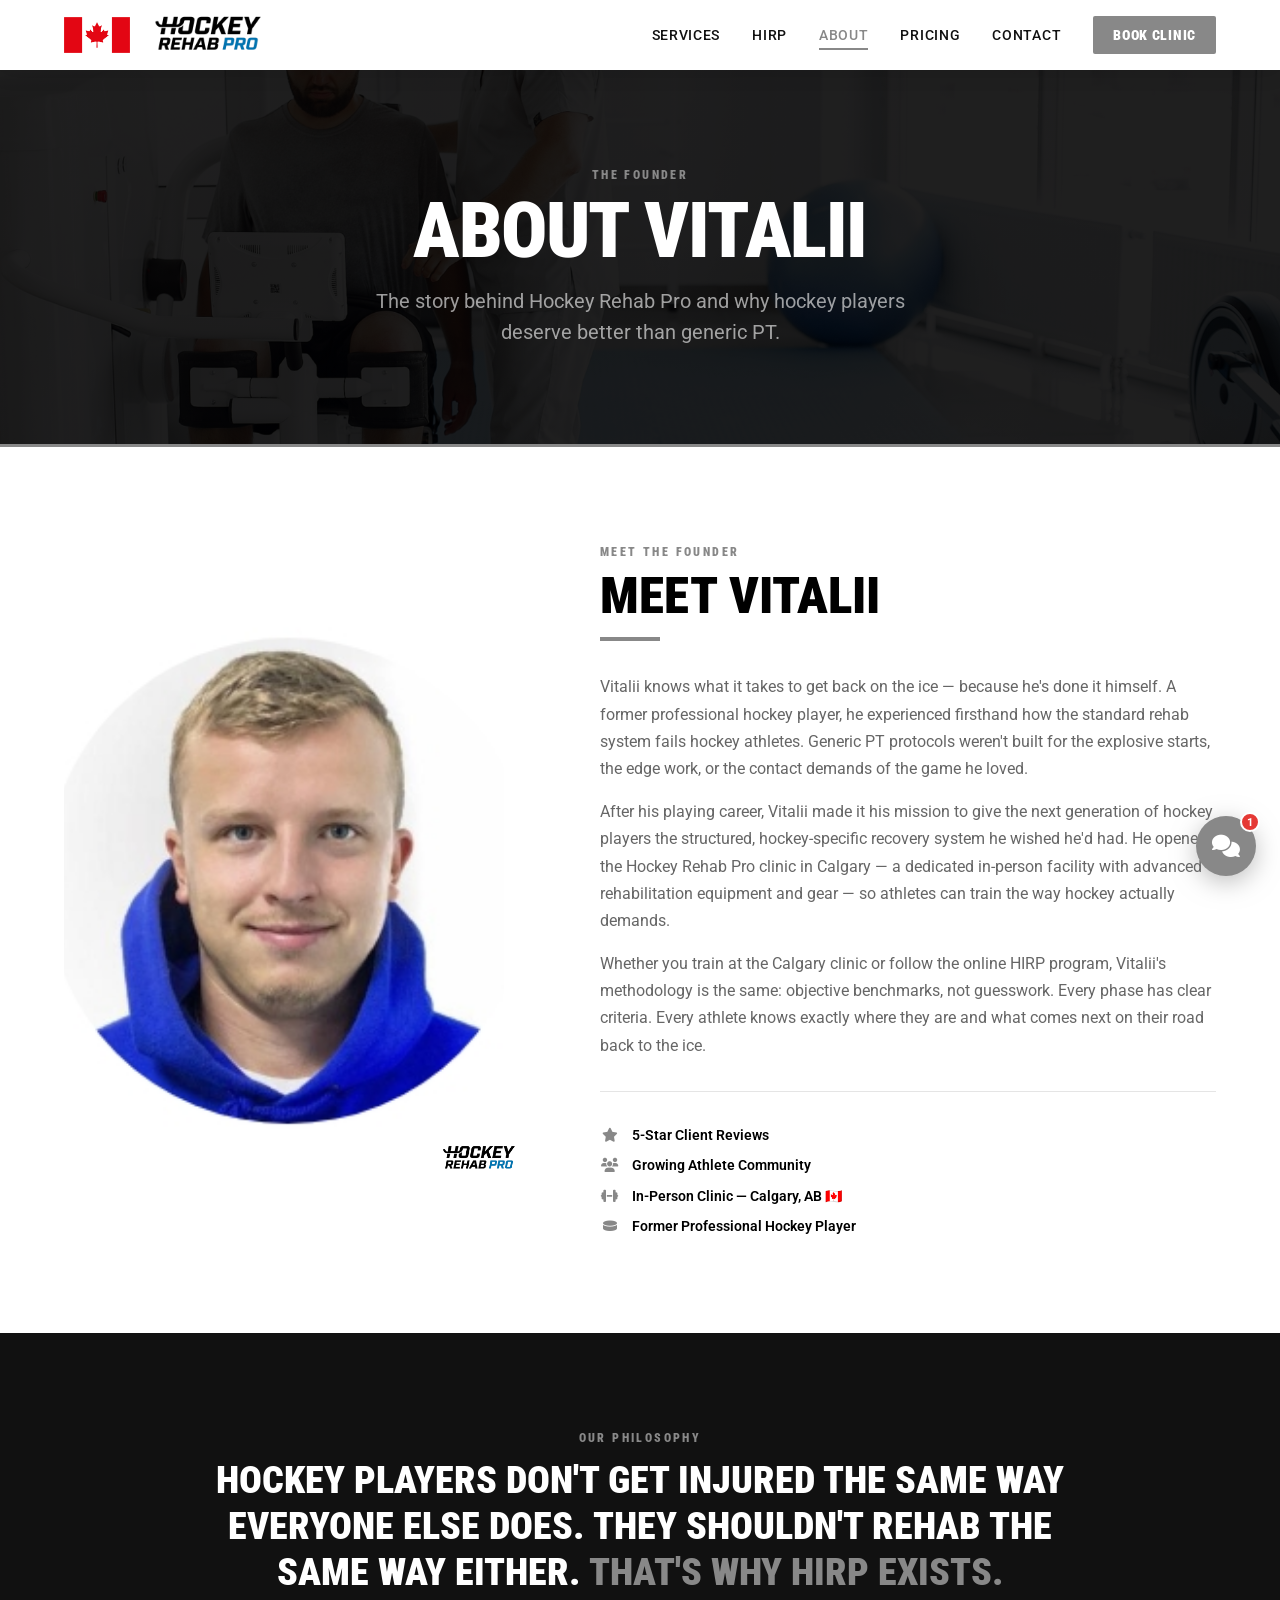
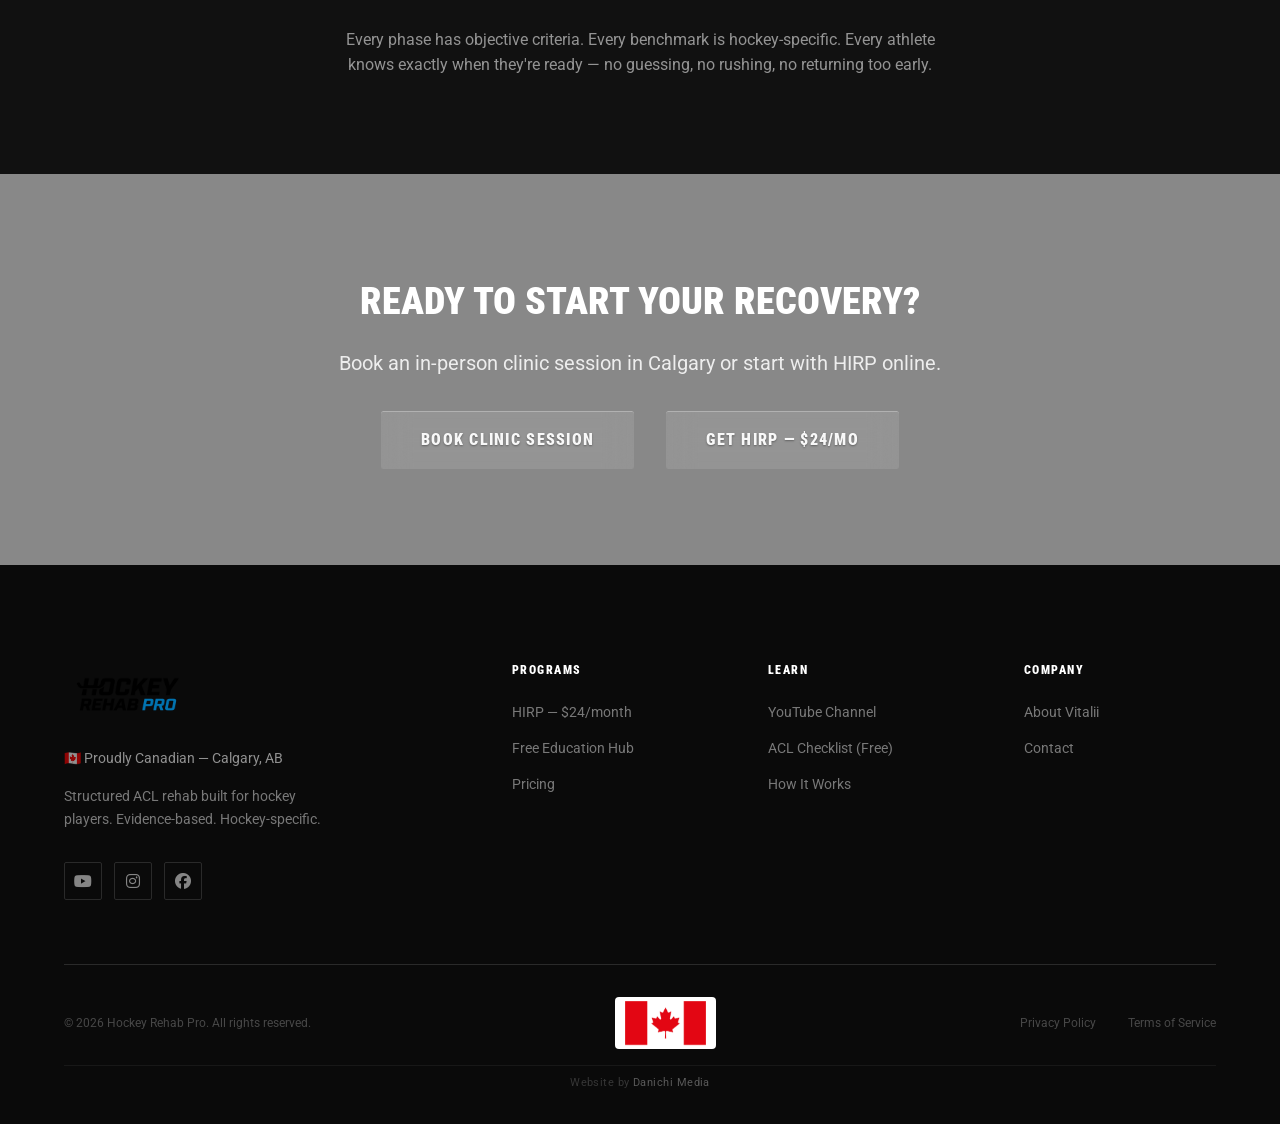
==== commit 152297cf: "Update branding, nav, contact info, and logo across all pages - Nav bar: permanent white background " ====
--- a/about.html
+++ b/about.html
@@ -1,11 +1,11 @@
-<!DOCTYPE html>
+﻿<!DOCTYPE html>
 <html lang="en">
 <head>
   <meta charset="UTF-8">
   <meta name="viewport" content="width=device-width, initial-scale=1.0">
   <meta name="description" content="Meet Vitalii — founder of Hockey Rehab Pro. Evidence-based ACL rehab built for hockey athletes.">
   <title>About Vitalii — Hockey Rehab Pro</title>
-  <link rel="icon" type="image/png" href="./ac713e54-7dcd-4637-b064-36997cf8b8b6.png">
+  <link rel="icon" type="image/png" href="./27d1651f-5110-4884-8c9a-636db960fff5.png">
   <link rel="preconnect" href="https://fonts.googleapis.com">
   <link rel="preconnect" href="https://fonts.gstatic.com" crossorigin>
   <link href="https://fonts.googleapis.com/css2?family=Roboto:wght@400;500;700&family=Roboto+Condensed:wght@700;900&display=swap" rel="stylesheet">
@@ -18,7 +18,7 @@
     <div class="nav__inner container">
       <a href="./index.html" class="nav__logo" aria-label="Hockey Rehab Pro home">
         <img src="./canadien flag.png" alt="Canada" class="nav__flag-img">
-        <img src="./ac713e54-7dcd-4637-b064-36997cf8b8b6.png" alt="Hockey Rehab Pro" class="nav__logo-img">
+        <img src="./27d1651f-5110-4884-8c9a-636db960fff5.png" alt="Hockey Rehab Pro" class="nav__logo-img">
       </a>
       <nav class="nav__links" aria-label="Primary navigation">
         <a href="./services.html"  class="nav__link">Services</a>
@@ -76,7 +76,7 @@
             >
             <div class="about__logo-badge">
               <span class="logo-clip">
-                <img src="./ac713e54-7dcd-4637-b064-36997cf8b8b6.png" alt="Hockey Rehab Pro" width="90" height="90">
+                <img src="./27d1651f-5110-4884-8c9a-636db960fff5.png" alt="Hockey Rehab Pro" width="90" height="90">
               </span>
             </div>
           </div>
@@ -165,7 +165,7 @@
     <div class="container">
       <div class="footer__top">
         <div class="footer__brand">
-          <img src="./ac713e54-7dcd-4637-b064-36997cf8b8b6.png" alt="Hockey Rehab Pro" class="footer__logo">
+          <img src="./27d1651f-5110-4884-8c9a-636db960fff5.png" alt="Hockey Rehab Pro" class="footer__logo">
           <p class="footer__canada">&#x1F1E8;&#x1F1E6; Proudly Canadian &mdash; Calgary, AB</p>
           <p class="footer__tagline">Structured ACL rehab built for hockey players. Evidence-based. Hockey-specific.</p>
           <div class="footer__social">
--- a/styles.css
+++ b/styles.css
@@ -334,6 +334,8 @@
   border-radius: var(--radius);
   border: 2px solid transparent;
   cursor: pointer;
+  touch-action: manipulation;
+  -webkit-tap-highlight-color: transparent;
   transition:
     background var(--transition),
     color var(--transition),
@@ -499,15 +501,11 @@
   left: 0;
   width: 100%;
   height: var(--nav-height);
-  background: transparent;
+  background: #ffffff;
+  box-shadow: 0 2px 20px rgba(0, 0, 0, 0.12);
   z-index: 1000;
-  transition: background var(--transition-slow), box-shadow var(--transition-slow);
-}
-
-.nav.scrolled {
-  background: var(--color-dark-900);
-  box-shadow: 0 2px 30px rgba(0, 0, 0, 0.6);
-}
+}
+
 
 .nav__inner {
   display: flex;
@@ -533,15 +531,13 @@
   height: 36px;
   width: auto;
   display: block;
-  border-radius: 3px;
-  mix-blend-mode: screen;
 }
 
 .nav__logo-text {
   font-family: var(--font-heading);
   font-weight: var(--font-heading-weight);
   font-size: var(--text-sm);
-  color: var(--color-white);
+  color: var(--color-dark-800);
   text-transform: uppercase;
   letter-spacing: 0.05em;
   line-height: 1.1;
@@ -554,7 +550,7 @@
 }
 
 .nav__link {
-  color: var(--color-white);
+  color: var(--color-dark-800);
   font-size: var(--text-sm);
   font-weight: 500;
   text-transform: uppercase;
@@ -588,6 +584,7 @@
   border-radius: var(--radius);
   font-family: var(--font-heading);
   font-weight: var(--font-heading-weight);
+  color: var(--color-white);
 }
 
 .nav__link--cta:hover {
@@ -615,7 +612,7 @@
   display: block;
   width: 100%;
   height: 2px;
-  background: var(--color-white);
+  background: var(--color-dark-800);
   transition: transform var(--transition), opacity var(--transition);
 }
 
@@ -731,7 +728,6 @@
   display: flex;
   align-items: center;
   position: relative;
-  overflow: hidden;
   background:
     linear-gradient(
       to right,
@@ -826,6 +822,8 @@
   display: flex;
   gap: var(--space-sm);
   flex-wrap: wrap;
+  position: relative;
+  z-index: 2;
 }
 
 /* ============================================================
@@ -1125,10 +1123,6 @@
   position: absolute;
   bottom: -20px;
   right: -20px;
-  background: var(--color-dark-900);
-  border-radius: 50%;
-  padding: 8px;
-  box-shadow: 0 8px 24px rgba(0, 0, 0, 0.4);
 }
 
 .about__logo-badge .logo-clip {
